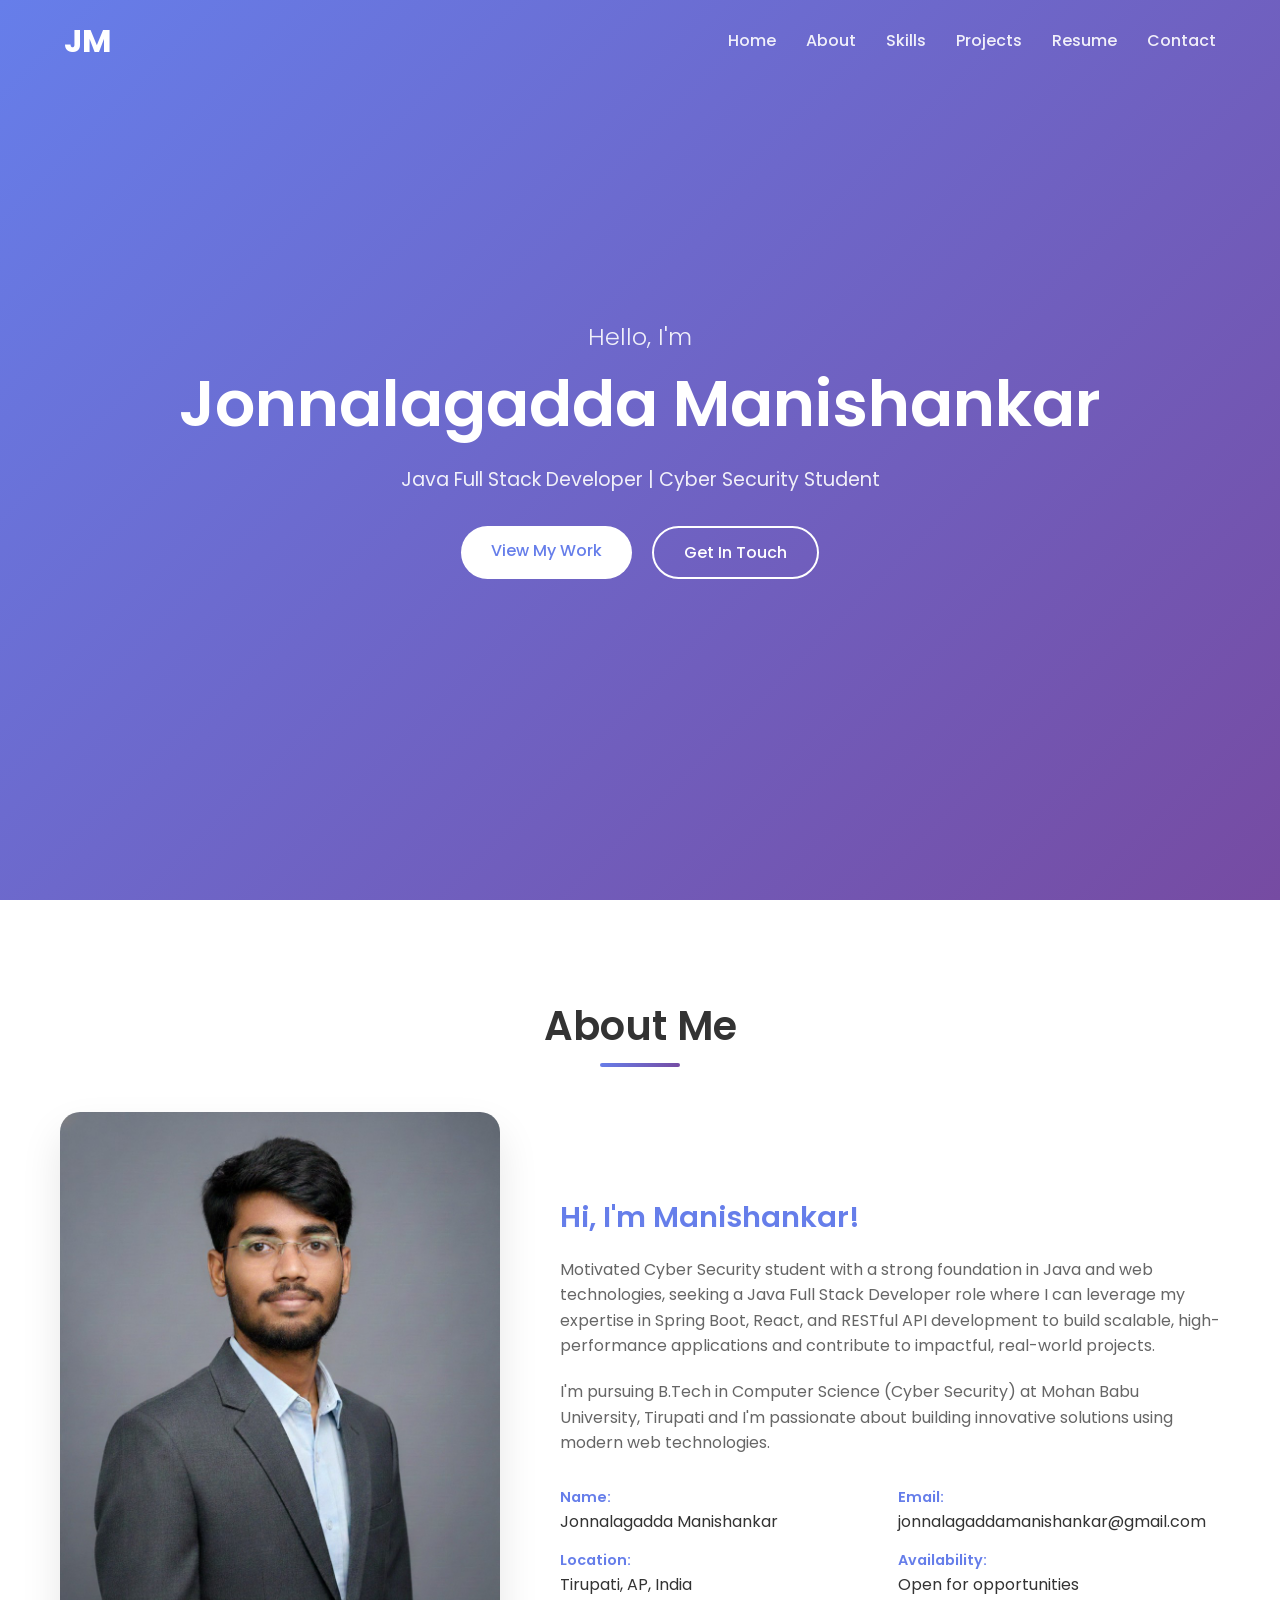
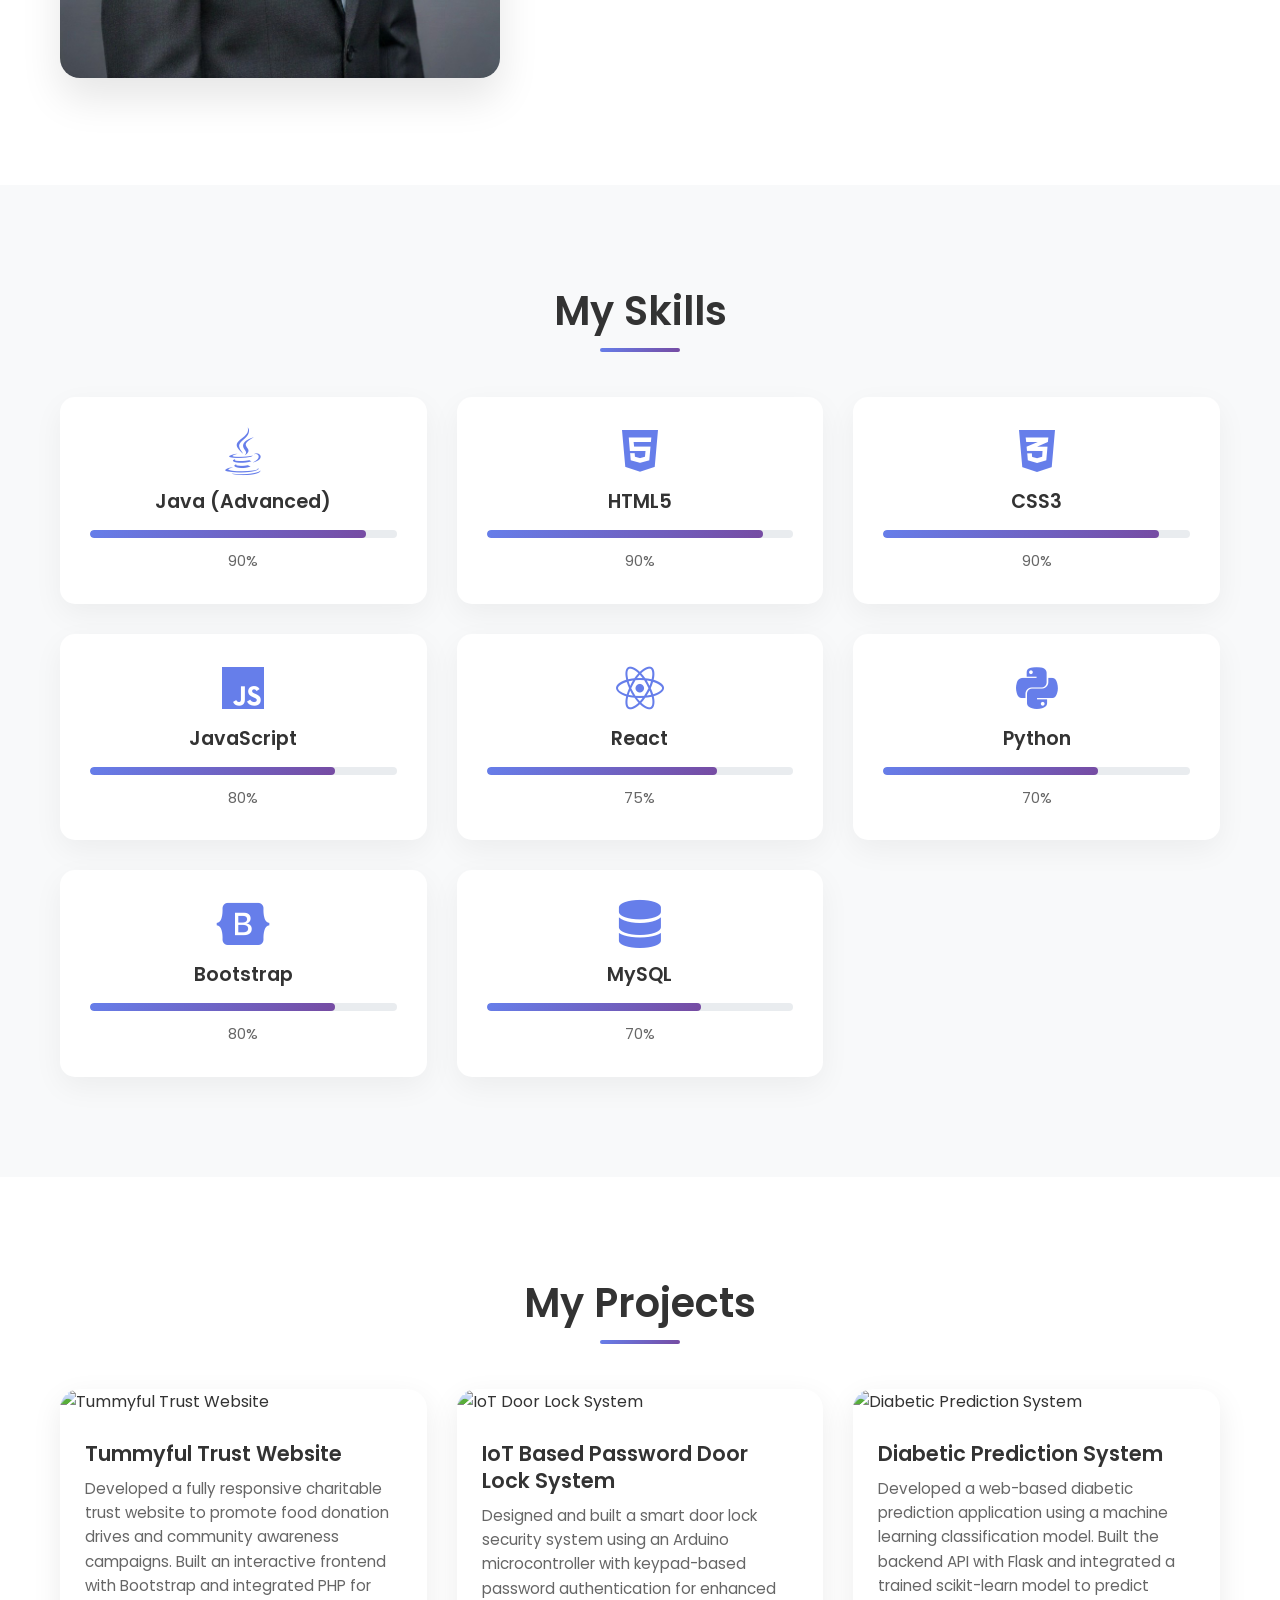
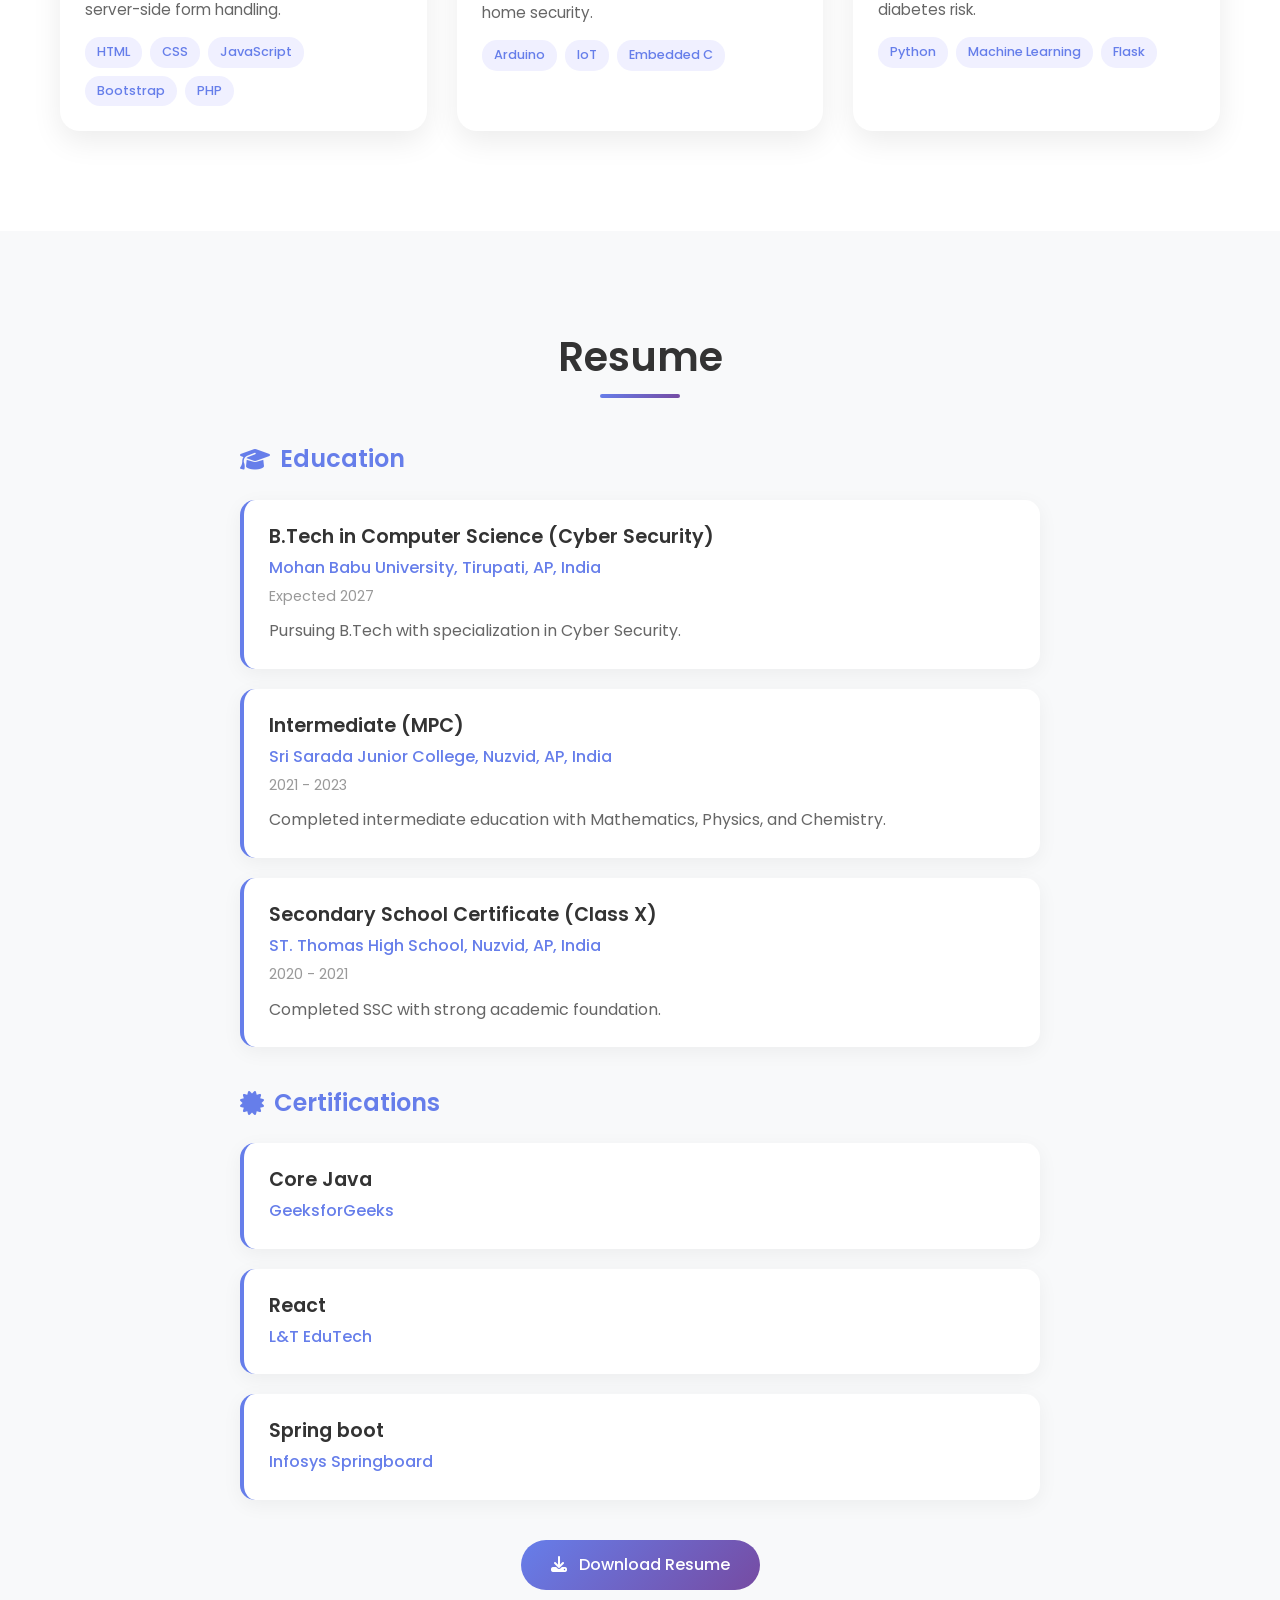
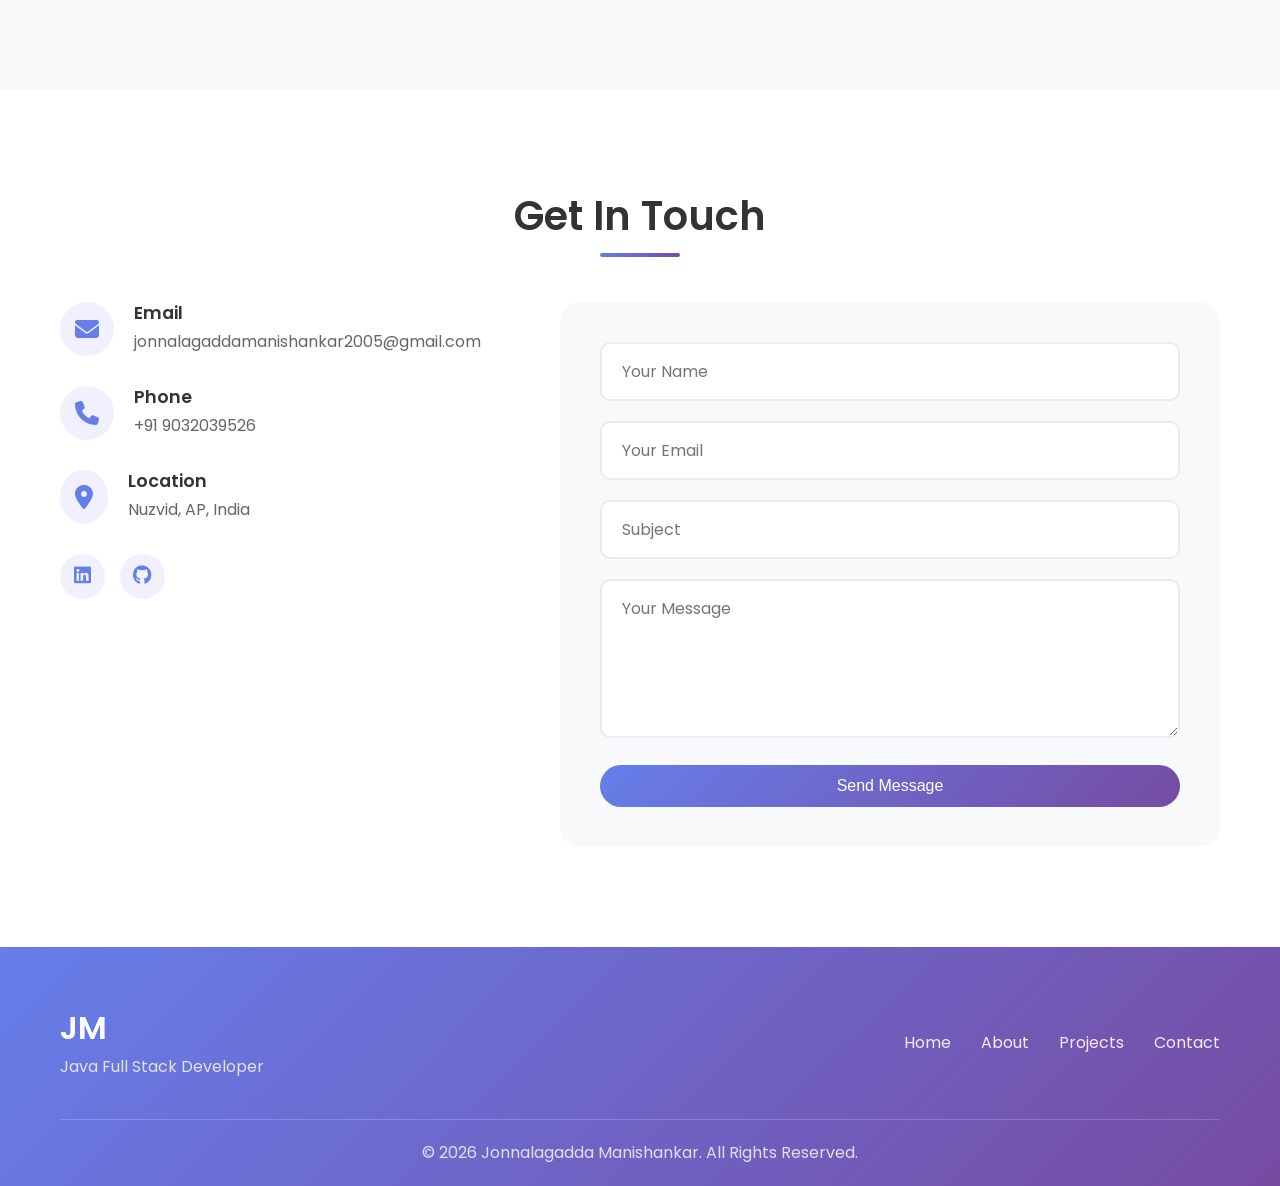
==== index.html @ a4e76fbd "Rename portfolio-index.html to index.html" ====
<!DOCTYPE html>
<html lang="en">
<head>
    <meta charset="UTF-8">
    <meta name="viewport" content="width=device-width, initial-scale=1.0">
    <title>Jonnalagadda Manishankar | Portfolio</title>
    <link rel="stylesheet" href="portfolio-styles.css">
    <link href="https://fonts.googleapis.com/css2?family=Poppins:wght@300;400;500;600;700&display=swap" rel="stylesheet">
    <link rel="stylesheet" href="https://cdnjs.cloudflare.com/ajax/libs/font-awesome/6.4.0/css/all.min.css">
</head>
<body>
    <!-- Header Section -->
    <header class="header">
        <nav class="navbar">
            <div class="logo">
                <h1>JM</h1>
            </div>
            <ul class="nav-links">
                <li><a href="#home">Home</a></li>
                <li><a href="#about">About</a></li>
                <li><a href="#skills">Skills</a></li>
                <li><a href="#projects">Projects</a></li>
                <li><a href="#resume">Resume</a></li>
                <li><a href="#contact">Contact</a></li>
            </ul>
            <div class="hamburger">
                <span></span>
                <span></span>
                <span></span>
            </div>
        </nav>
        
        <div class="hero" id="home">
            <div class="hero-content">
                <h2>Hello, I'm</h2>
                <h1>Jonnalagadda Manishankar</h1>
                <p class="tagline">Java Full Stack Developer | Cyber Security Student</p>
                <div class="hero-buttons">
                    <a href="#projects" class="btn btn-primary">View My Work</a>
                    <a href="#contact" class="btn btn-secondary">Get In Touch</a>
                </div>
            </div>
        </div>
    </header>

    <!-- About Section -->
    <section class="about" id="about">
        <div class="container">
            <h2 class="section-title">About Me</h2>
            <div class="about-content">
                <div class="about-image">
                    <img src="Profile  Picture.jpg" alt="Jonnalagadda Manishankar">
                </div>
                <div class="about-text">
                    <h3>Hi, I'm Manishankar!</h3>
                    <p>Motivated Cyber Security student with a strong foundation in Java and web technologies, seeking a Java Full Stack Developer role where I can leverage my expertise in Spring Boot, React, and RESTful API development to build scalable, high-performance applications and contribute to impactful, real-world projects.</p>
                    <p>I'm pursuing B.Tech in Computer Science (Cyber Security) at Mohan Babu University, Tirupati and I'm passionate about building innovative solutions using modern web technologies.</p>
                    <div class="about-info">
                        <div class="info-item">
                            <span class="info-title">Name:</span>
                            <span>Jonnalagadda Manishankar</span>
                        </div>
                        <div class="info-item">
                            <span class="info-title">Email:</span>
                            <span>jonnalagaddamanishankar@gmail.com</span>
                        </div>
                        <div class="info-item">
                            <span class="info-title">Location:</span>
                            <span>Tirupati, AP, India</span>
                        </div>
                        <div class="info-item">
                            <span class="info-title">Availability:</span>
                            <span>Open for opportunities</span>
                        </div>
                    </div>
                </div>
            </div>
        </div>
    </section>

    <!-- Skills Section -->
    <section class="skills" id="skills">
        <div class="container">
            <h2 class="section-title">My Skills</h2>
            <div class="skills-grid">
                <div class="skill-card">
                    <i class="fab fa-java"></i>
                    <h3>Java (Advanced)</h3>
                    <div class="skill-bar">
                        <div class="skill-progress" style="width: 90%;"></div>
                    </div>
                    <span>90%</span>
                </div>
                <div class="skill-card">
                    <i class="fab fa-html5"></i>
                    <h3>HTML5</h3>
                    <div class="skill-bar">
                        <div class="skill-progress" style="width: 90%;"></div>
                    </div>
                    <span>90%</span>
                </div>
                <div class="skill-card">
                    <i class="fab fa-css3-alt"></i>
                    <h3>CSS3</h3>
                    <div class="skill-bar">
                        <div class="skill-progress" style="width: 90%;"></div>
                    </div>
                    <span>90%</span>
                </div>
                <div class="skill-card">
                    <i class="fab fa-js"></i>
                    <h3>JavaScript</h3>
                    <div class="skill-bar">
                        <div class="skill-progress" style="width: 80%;"></div>
                    </div>
                    <span>80%</span>
                </div>
                <div class="skill-card">
                    <i class="fab fa-react"></i>
                    <h3>React</h3>
                    <div class="skill-bar">
                        <div class="skill-progress" style="width: 75%;"></div>
                    </div>
                    <span>75%</span>
                </div>
                <div class="skill-card">
                    <i class="fab fa-python"></i>
                    <h3>Python</h3>
                    <div class="skill-bar">
                        <div class="skill-progress" style="width: 70%;"></div>
                    </div>
                    <span>70%</span>
                </div>
                <div class="skill-card">
                    <i class="fab fa-bootstrap"></i>
                    <h3>Bootstrap</h3>
                    <div class="skill-bar">
                        <div class="skill-progress" style="width: 80%;"></div>
                    </div>
                    <span>80%</span>
                </div>
                <div class="skill-card">
                    <i class="fas fa-database"></i>
                    <h3>MySQL</h3>
                    <div class="skill-bar">
                        <div class="skill-progress" style="width: 70%;"></div>
                    </div>
                    <span>70%</span>
                </div>
            </div>
        </div>
    </section>

    <!-- Projects Section -->
    <section class="projects" id="projects">
        <div class="container">
            <h2 class="section-title">My Projects</h2>
            <div class="projects-grid">
                <div class="project-card">
                    <div class="project-image">
                        <img src="tummyful-trust-project.png" alt="Tummyful Trust Website">
                        <div class="project-overlay">
                            <a href="#" class="btn btn-small">View Project</a>
                        </div>
                    </div>
                    <div class="project-info">
                        <h3>Tummyful Trust Website</h3>
                        <p>Developed a fully responsive charitable trust website to promote food donation drives and community awareness campaigns. Built an interactive frontend with Bootstrap and integrated PHP for server-side form handling.</p>
                        <div class="project-tags">
                            <span>HTML</span>
                            <span>CSS</span>
                            <span>JavaScript</span>
                            <span>Bootstrap</span>
                            <span>PHP</span>
                        </div>
                    </div>
                </div>
                <div class="project-card">
                    <div class="project-image">
                        <img src="iot-doorlock-project.png" alt="IoT Door Lock System">
                        <div class="project-overlay">
                            <a href="#" class="btn btn-small">View Project</a>
                        </div>
                    </div>
                    <div class="project-info">
                        <h3>IoT Based Password Door Lock System</h3>
                        <p>Designed and built a smart door lock security system using an Arduino microcontroller with keypad-based password authentication for enhanced home security.</p>
                        <div class="project-tags">
                            <span>Arduino</span>
                            <span>IoT</span>
                            <span>Embedded C</span>
                        </div>
                    </div>
                </div>
                <div class="project-card">
                    <div class="project-image">
                        <img src="diabetic-prediction-project.png" alt="Diabetic Prediction System">
                        <div class="project-overlay">
                            <a href="#" class="btn btn-small">View Project</a>
                        </div>
                    </div>
                    <div class="project-info">
                        <h3>Diabetic Prediction System</h3>
                        <p>Developed a web-based diabetic prediction application using a machine learning classification model. Built the backend API with Flask and integrated a trained scikit-learn model to predict diabetes risk.</p>
                        <div class="project-tags">
                            <span>Python</span>
                            <span>Machine Learning</span>
                            <span>Flask</span>
                        </div>
                    </div>
                </div>
            </div>
        </div>
    </section>

    <!-- Resume Section -->
    <section class="resume" id="resume">
        <div class="container">
            <h2 class="section-title">Resume</h2>
            <div class="resume-content">
                <div class="resume-section">
                    <h3><i class="fas fa-graduation-cap"></i> Education</h3>
                    <div class="resume-item">
                        <h4>B.Tech in Computer Science (Cyber Security)</h4>
                        <span class="company">Mohan Babu University, Tirupati, AP, India</span>
                        <span class="date">Expected 2027</span>
                        <p>Pursuing B.Tech with specialization in Cyber Security.</p>
                    </div>
                    <div class="resume-item">
                        <h4>Intermediate (MPC)</h4>
                        <span class="company">Sri Sarada Junior College, Nuzvid, AP, India</span>
                        <span class="date">2021 - 2023</span>
                        <p>Completed intermediate education with Mathematics, Physics, and Chemistry.</p>
                    </div>
                    <div class="resume-item">
                        <h4>Secondary School Certificate (Class X)</h4>
                        <span class="company">ST. Thomas High School, Nuzvid, AP, India</span>
                        <span class="date">2020 - 2021</span>
                        <p>Completed SSC with strong academic foundation.</p>
                    </div>
                </div>
                <div class="resume-section">
                    <h3><i class="fas fa-certificate"></i> Certifications</h3>
                    <div class="resume-item">
                        <h4>Core Java</h4>
                        <span class="company">GeeksforGeeks</span>
                    </div>
                    <div class="resume-item">
                        <h4>React</h4>
                        <span class="company">L&T EduTech</span>
                    </div>
                    <div class="resume-item">
                        <h4>Spring boot</h4>
                        <span class="company">Infosys Springboard</span>
                    </div>
                </div>
                <div class="download-resume">
                    <a href="Manishankar_Resume.pdf" class="btn btn-primary" download>
                        <i class="fas fa-download"></i> Download Resume
                    </a>
                </div>
            </div>
        </div>
    </section>

    <!-- Contact Section -->
    <section class="contact" id="contact">
        <div class="container">
            <h2 class="section-title">Get In Touch</h2>
            <div class="contact-content">
                <div class="contact-info">
                    <div class="contact-item">
                        <i class="fas fa-envelope"></i>
                        <div>
                            <h4>Email</h4>
                            <p>jonnalagaddamanishankar2005@gmail.com</p>
                        </div>
                    </div>
                    <div class="contact-item">
                        <i class="fas fa-phone"></i>
                        <div>
                            <h4>Phone</h4>
                            <p>+91 9032039526</p>
                        </div>
                    </div>
                    <div class="contact-item">
                        <i class="fas fa-map-marker-alt"></i>
                        <div>
                            <h4>Location</h4>
                            <p>Nuzvid, AP, India</p>
                        </div>
                    </div>
                    <div class="social-links">
                        <a href="#" aria-label="LinkedIn"><i class="fab fa-linkedin"></i></a>
                        <a href="#" aria-label="GitHub"><i class="fab fa-github"></i></a>
                    </div>
                </div>
                <form class="contact-form">
                    <div class="form-group">
                        <input type="text" placeholder="Your Name" required>
                    </div>
                    <div class="form-group">
                        <input type="email" placeholder="Your Email" required>
                    </div>
                    <div class="form-group">
                        <input type="text" placeholder="Subject">
                    </div>
                    <div class="form-group">
                        <textarea placeholder="Your Message" rows="5" required></textarea>
                    </div>
                    <button type="submit" class="btn btn-primary">Send Message</button>
                </form>
            </div>
        </div>
    </section>

    <!-- Footer -->
    <footer class="footer">
        <div class="container">
            <div class="footer-content">
                <div class="footer-logo">
                    <h2>JM</h2>
                    <p>Java Full Stack Developer</p>
                </div>
                <div class="footer-links">
                    <a href="#home">Home</a>
                    <a href="#about">About</a>
                    <a href="#projects">Projects</a>
                    <a href="#contact">Contact</a>
                </div>
            </div>
            <div class="footer-bottom">
                <p>&copy; 2026 Jonnalagadda Manishankar. All Rights Reserved.</p>
            </div>
        </div>
    </footer>

    <script src="portfolio-script.js"></script>
</body>
</html>
---- portfolio-styles.css ----
/* Reset and Base Styles */
* {
    margin: 0;
    padding: 0;
    box-sizing: border-box;
}

html {
    scroll-behavior: smooth;
}

body {
    font-family: 'Poppins', sans-serif;
    line-height: 1.6;
    color: #333;
    background-color: #f8f9fa;
}

.container {
    max-width: 1200px;
    margin: 0 auto;
    padding: 0 20px;
}

/* Typography */
h1, h2, h3, h4, h5, h6 {
    font-weight: 600;
    line-height: 1.3;
}

a {
    text-decoration: none;
    color: inherit;
    transition: color 0.3s ease;
}

/* Buttons */
.btn {
    display: inline-block;
    padding: 12px 30px;
    border-radius: 30px;
    font-weight: 500;
    cursor: pointer;
    transition: all 0.3s ease;
    border: none;
    font-size: 1rem;
}

.btn-primary {
    background: linear-gradient(135deg, #667eea 0%, #764ba2 100%);
    color: white;
}

.btn-primary:hover {
    transform: translateY(-3px);
    box-shadow: 0 10px 20px rgba(102, 126, 234, 0.4);
}

.btn-secondary {
    background: transparent;
    color: #667eea;
    border: 2px solid #667eea;
}

.btn-secondary:hover {
    background: #667eea;
    color: white;
}

.btn-small {
    padding: 8px 20px;
    font-size: 0.9rem;
}

/* Section Title */
.section-title {
    text-align: center;
    font-size: 2.5rem;
    margin-bottom: 60px;
    position: relative;
    color: #333;
}

.section-title::after {
    content: '';
    position: absolute;
    bottom: -15px;
    left: 50%;
    transform: translateX(-50%);
    width: 80px;
    height: 4px;
    background: linear-gradient(135deg, #667eea 0%, #764ba2 100%);
    border-radius: 2px;
}

/* Header & Navigation */
.header {
    background: linear-gradient(135deg, #667eea 0%, #764ba2 100%);
    min-height: 100vh;
}

.navbar {
    display: flex;
    justify-content: space-between;
    align-items: center;
    padding: 20px 5%;
    position: fixed;
    top: 0;
    left: 0;
    right: 0;
    z-index: 1000;
    transition: background 0.3s ease;
}

.navbar.scrolled {
    background: rgba(102, 126, 234, 0.95);
    backdrop-filter: blur(10px);
    box-shadow: 0 2px 20px rgba(0, 0, 0, 0.1);
}

.logo h1 {
    color: white;
    font-size: 2rem;
    font-weight: 700;
}

.nav-links {
    display: flex;
    list-style: none;
    gap: 30px;
}

.nav-links a {
    color: rgba(255, 255, 255, 0.9);
    font-weight: 500;
    position: relative;
    padding: 5px 0;
}

.nav-links a::after {
    content: '';
    position: absolute;
    bottom: 0;
    left: 0;
    width: 0;
    height: 2px;
    background: white;
    transition: width 0.3s ease;
}

.nav-links a:hover::after {
    width: 100%;
}

.hamburger {
    display: none;
    flex-direction: column;
    cursor: pointer;
    gap: 5px;
}

.hamburger span {
    width: 25px;
    height: 3px;
    background: white;
    border-radius: 3px;
    transition: all 0.3s ease;
}

/* Hero Section */
.hero {
    display: flex;
    align-items: center;
    justify-content: center;
    min-height: 100vh;
    text-align: center;
    color: white;
    padding: 0 20px;
}

.hero-content h2 {
    font-size: 1.5rem;
    font-weight: 300;
    margin-bottom: 10px;
    opacity: 0.9;
}

.hero-content h1 {
    font-size: 4rem;
    margin-bottom: 20px;
    animation: fadeInUp 1s ease;
}

.tagline {
    font-size: 1.2rem;
    margin-bottom: 30px;
    opacity: 0.9;
}

.hero-buttons {
    display: flex;
    gap: 20px;
    justify-content: center;
    flex-wrap: wrap;
}

.hero-buttons .btn-primary {
    background: white;
    color: #667eea;
}

.hero-buttons .btn-primary:hover {
    background: #f0f0f0;
}

.hero-buttons .btn-secondary {
    border-color: white;
    color: white;
}

.hero-buttons .btn-secondary:hover {
    background: white;
    color: #667eea;
}

/* About Section */
.about {
    padding: 100px 0;
    background: white;
}

.about-content {
    display: grid;
    grid-template-columns: 1fr 1.5fr;
    gap: 60px;
    align-items: center;
}

.about-image img {
    width: 100%;
    border-radius: 20px;
    box-shadow: 0 20px 40px rgba(0, 0, 0, 0.1);
    transition: transform 0.3s ease;
}

.about-image img:hover {
    transform: scale(1.02);
}

.about-text h3 {
    font-size: 1.8rem;
    margin-bottom: 20px;
    color: #667eea;
}

.about-text p {
    margin-bottom: 20px;
    color: #666;
}

.about-info {
    display: grid;
    grid-template-columns: repeat(2, 1fr);
    gap: 15px;
    margin-top: 30px;
}

.info-item {
    display: flex;
    flex-direction: column;
}

.info-title {
    font-weight: 600;
    color: #667eea;
    font-size: 0.9rem;
}

/* Skills Section */
.skills {
    padding: 100px 0;
    background: #f8f9fa;
}

.skills-grid {
    display: grid;
    grid-template-columns: repeat(auto-fit, minmax(300px, 1fr));
    gap: 30px;
}

.skill-card {
    background: white;
    padding: 30px;
    border-radius: 15px;
    text-align: center;
    box-shadow: 0 10px 30px rgba(0, 0, 0, 0.05);
    transition: transform 0.3s ease, box-shadow 0.3s ease;
}

.skill-card:hover {
    transform: translateY(-10px);
    box-shadow: 0 20px 40px rgba(0, 0, 0, 0.1);
}

.skill-card i {
    font-size: 3rem;
    color: #667eea;
    margin-bottom: 15px;
}

.skill-card h3 {
    margin-bottom: 15px;
    font-size: 1.2rem;
}

.skill-bar {
    height: 8px;
    background: #e9ecef;
    border-radius: 4px;
    overflow: hidden;
    margin-bottom: 10px;
}

.skill-progress {
    height: 100%;
    background: linear-gradient(135deg, #667eea 0%, #764ba2 100%);
    border-radius: 4px;
    transition: width 1s ease;
}

.skill-card span {
    font-size: 0.9rem;
    color: #666;
}

/* Projects Section */
.projects {
    padding: 100px 0;
    background: white;
}

.projects-grid {
    display: grid;
    grid-template-columns: repeat(auto-fit, minmax(350px, 1fr));
    gap: 30px;
}

.project-card {
    background: white;
    border-radius: 20px;
    overflow: hidden;
    box-shadow: 0 10px 30px rgba(0, 0, 0, 0.08);
    transition: transform 0.3s ease, box-shadow 0.3s ease;
}

.project-card:hover {
    transform: translateY(-10px);
    box-shadow: 0 20px 40px rgba(0, 0, 0, 0.15);
}

.project-image {
    position: relative;
    overflow: hidden;
}

.project-image img {
    width: 100%;
    height: 200px;
    object-fit: cover;
    transition: transform 0.3s ease;
}

.project-card:hover .project-image img {
    transform: scale(1.1);
}

.project-overlay {
    position: absolute;
    top: 0;
    left: 0;
    right: 0;
    bottom: 0;
    background: rgba(102, 126, 234, 0.9);
    display: flex;
    align-items: center;
    justify-content: center;
    opacity: 0;
    transition: opacity 0.3s ease;
}

.project-card:hover .project-overlay {
    opacity: 1;
}

.project-overlay .btn {
    background: white;
    color: #667eea;
}

.project-info {
    padding: 25px;
}

.project-info h3 {
    font-size: 1.3rem;
    margin-bottom: 10px;
}

.project-info p {
    color: #666;
    font-size: 0.95rem;
    margin-bottom: 15px;
}

.project-tags {
    display: flex;
    flex-wrap: wrap;
    gap: 8px;
}

.project-tags span {
    background: #f0f0ff;
    color: #667eea;
    padding: 5px 12px;
    border-radius: 15px;
    font-size: 0.8rem;
    font-weight: 500;
}

/* Resume Section */
.resume {
    padding: 100px 0;
    background: #f8f9fa;
}

.resume-content {
    max-width: 800px;
    margin: 0 auto;
}

.resume-section {
    margin-bottom: 40px;
}

.resume-section h3 {
    font-size: 1.5rem;
    margin-bottom: 25px;
    color: #667eea;
    display: flex;
    align-items: center;
    gap: 10px;
}

.resume-item {
    background: white;
    padding: 25px;
    border-radius: 15px;
    margin-bottom: 20px;
    box-shadow: 0 5px 20px rgba(0, 0, 0, 0.05);
    border-left: 4px solid #667eea;
}

.resume-item h4 {
    font-size: 1.2rem;
    margin-bottom: 5px;
}

.resume-item .company {
    color: #667eea;
    font-weight: 500;
}

.resume-item .date {
    display: block;
    color: #999;
    font-size: 0.9rem;
    margin: 5px 0 10px;
}

.resume-item p {
    color: #666;
}

.download-resume {
    text-align: center;
    margin-top: 40px;
}

.download-resume .btn i {
    margin-right: 8px;
}

/* Contact Section */
.contact {
    padding: 100px 0;
    background: white;
}

.contact-content {
    display: grid;
    grid-template-columns: 1fr 1.5fr;
    gap: 60px;
}

.contact-item {
    display: flex;
    align-items: flex-start;
    gap: 20px;
    margin-bottom: 30px;
}

.contact-item i {
    font-size: 1.5rem;
    color: #667eea;
    background: #f0f0ff;
    padding: 15px;
    border-radius: 50%;
}

.contact-item h4 {
    font-size: 1.1rem;
    margin-bottom: 5px;
}

.contact-item p {
    color: #666;
}

.social-links {
    display: flex;
    gap: 15px;
    margin-top: 30px;
}

.social-links a {
    width: 45px;
    height: 45px;
    background: #f0f0ff;
    border-radius: 50%;
    display: flex;
    align-items: center;
    justify-content: center;
    color: #667eea;
    font-size: 1.2rem;
    transition: all 0.3s ease;
}

.social-links a:hover {
    background: #667eea;
    color: white;
    transform: translateY(-5px);
}

/* Contact Form */
.contact-form {
    background: #f8f9fa;
    padding: 40px;
    border-radius: 20px;
}

.form-group {
    margin-bottom: 20px;
}

.form-group input,
.form-group textarea {
    width: 100%;
    padding: 15px 20px;
    border: 2px solid #e9ecef;
    border-radius: 10px;
    font-family: inherit;
    font-size: 1rem;
    transition: border-color 0.3s ease;
}

.form-group input:focus,
.form-group textarea:focus {
    outline: none;
    border-color: #667eea;
}

.contact-form .btn {
    width: 100%;
}

/* Footer */
.footer {
    background: linear-gradient(135deg, #667eea 0%, #764ba2 100%);
    color: white;
    padding: 60px 0 20px;
}

.footer-content {
    display: flex;
    justify-content: space-between;
    align-items: center;
    padding-bottom: 40px;
    border-bottom: 1px solid rgba(255, 255, 255, 0.2);
}

.footer-logo h2 {
    font-size: 2rem;
    margin-bottom: 5px;
}

.footer-logo p {
    opacity: 0.8;
}

.footer-links {
    display: flex;
    gap: 30px;
}

.footer-links a {
    opacity: 0.9;
    transition: opacity 0.3s ease;
}

.footer-links a:hover {
    opacity: 1;
}

.footer-bottom {
    text-align: center;
    padding-top: 20px;
    opacity: 0.8;
}

/* Animations */
@keyframes fadeInUp {
    from {
        opacity: 0;
        transform: translateY(30px);
    }
    to {
        opacity: 1;
        transform: translateY(0);
    }
}

/* Responsive Design */
@media (max-width: 992px) {
    .about-content,
    .contact-content {
        grid-template-columns: 1fr;
    }

    .about-image {
        text-align: center;
    }

    .about-image img {
        max-width: 350px;
    }
}

@media (max-width: 768px) {
    .nav-links {
        position: fixed;
        top: 0;
        right: -100%;
        width: 70%;
        height: 100vh;
        background: linear-gradient(135deg, #667eea 0%, #764ba2 100%);
        flex-direction: column;
        justify-content: center;
        align-items: center;
        transition: right 0.3s ease;
    }

    .nav-links.active {
        right: 0;
    }

    .hamburger {
        display: flex;
        z-index: 1001;
    }

    .hamburger.active span:nth-child(1) {
        transform: rotate(45deg) translate(5px, 5px);
    }

    .hamburger.active span:nth-child(2) {
        opacity: 0;
    }

    .hamburger.active span:nth-child(3) {
        transform: rotate(-45deg) translate(7px, -6px);
    }

    .hero-content h1 {
        font-size: 2.5rem;
    }

    .section-title {
        font-size: 2rem;
    }

    .footer-content {
        flex-direction: column;
        text-align: center;
        gap: 30px;
    }

    .projects-grid {
        grid-template-columns: 1fr;
    }
}

@media (max-width: 480px) {
    .hero-content h1 {
        font-size: 2rem;
    }

    .hero-buttons {
        flex-direction: column;
    }

    .about-info {
        grid-template-columns: 1fr;
    }

    .skills-grid {
        grid-template-columns: 1fr;
    }
}
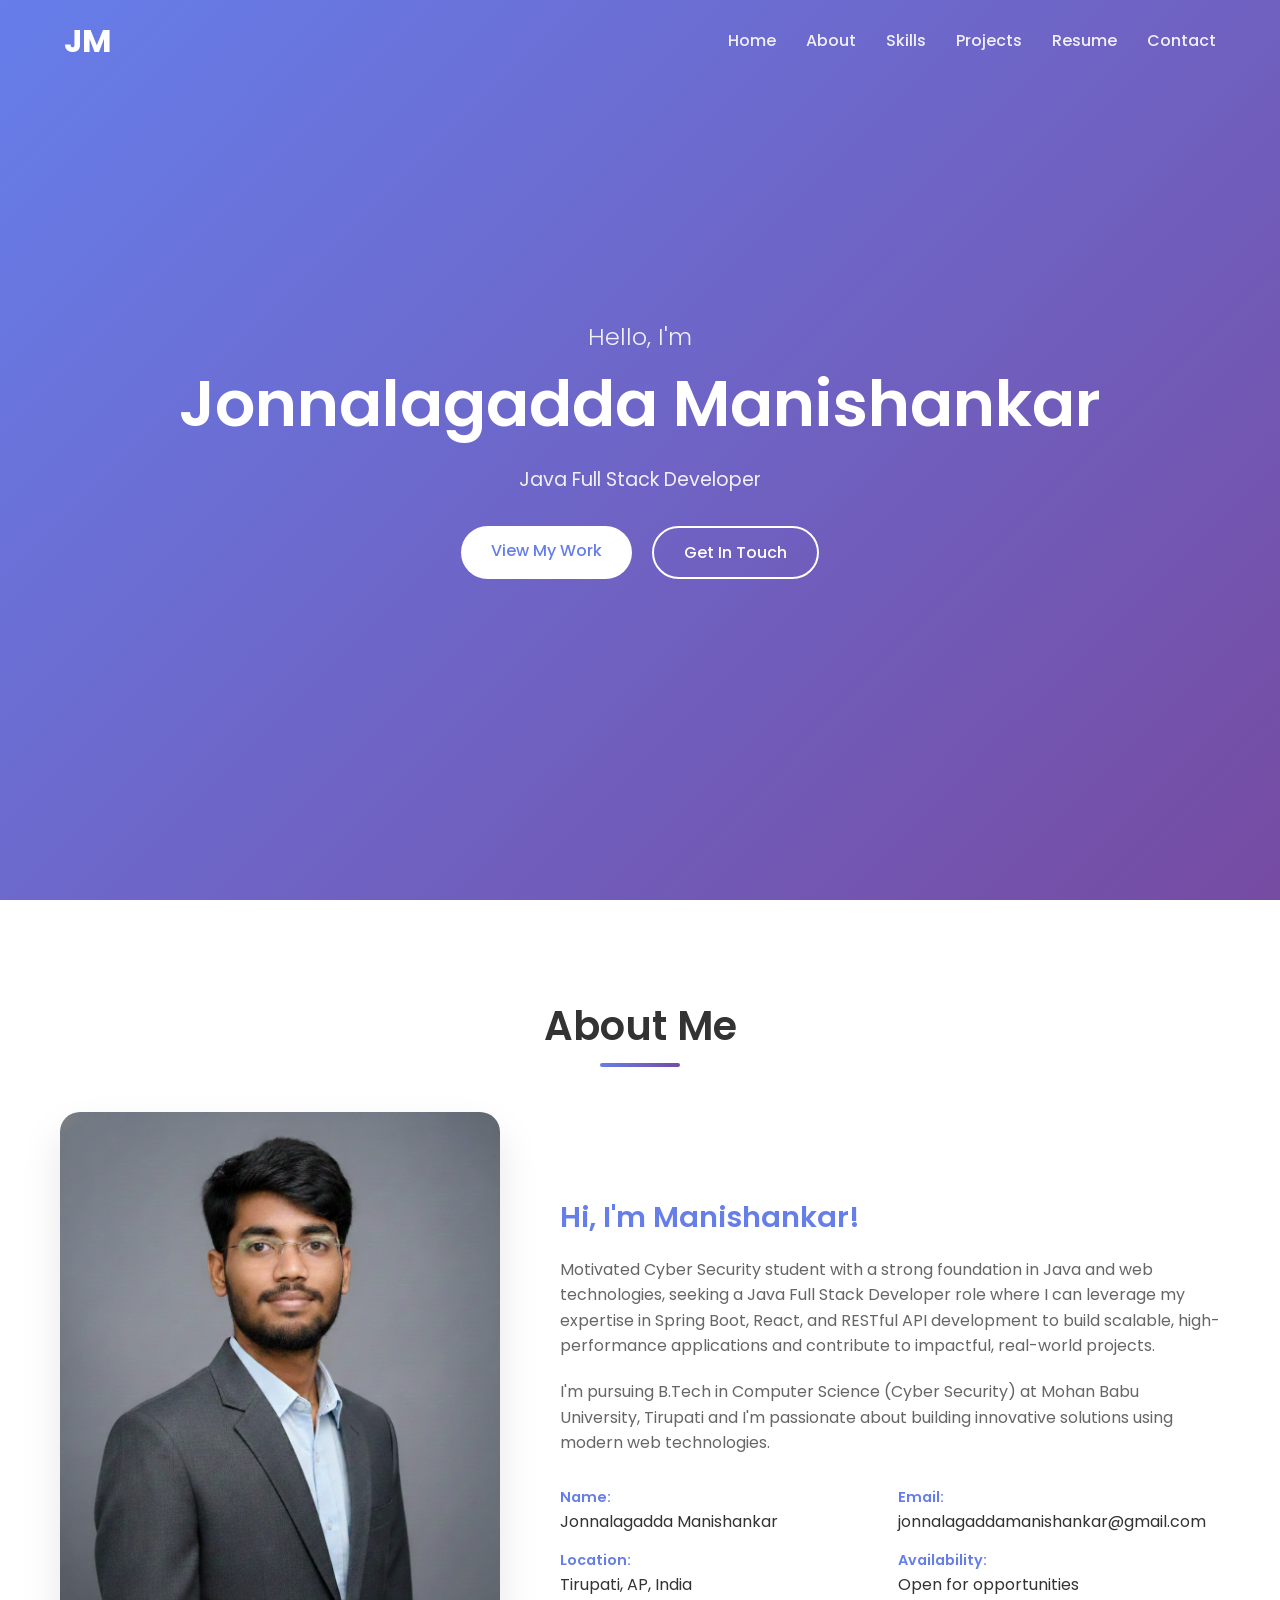
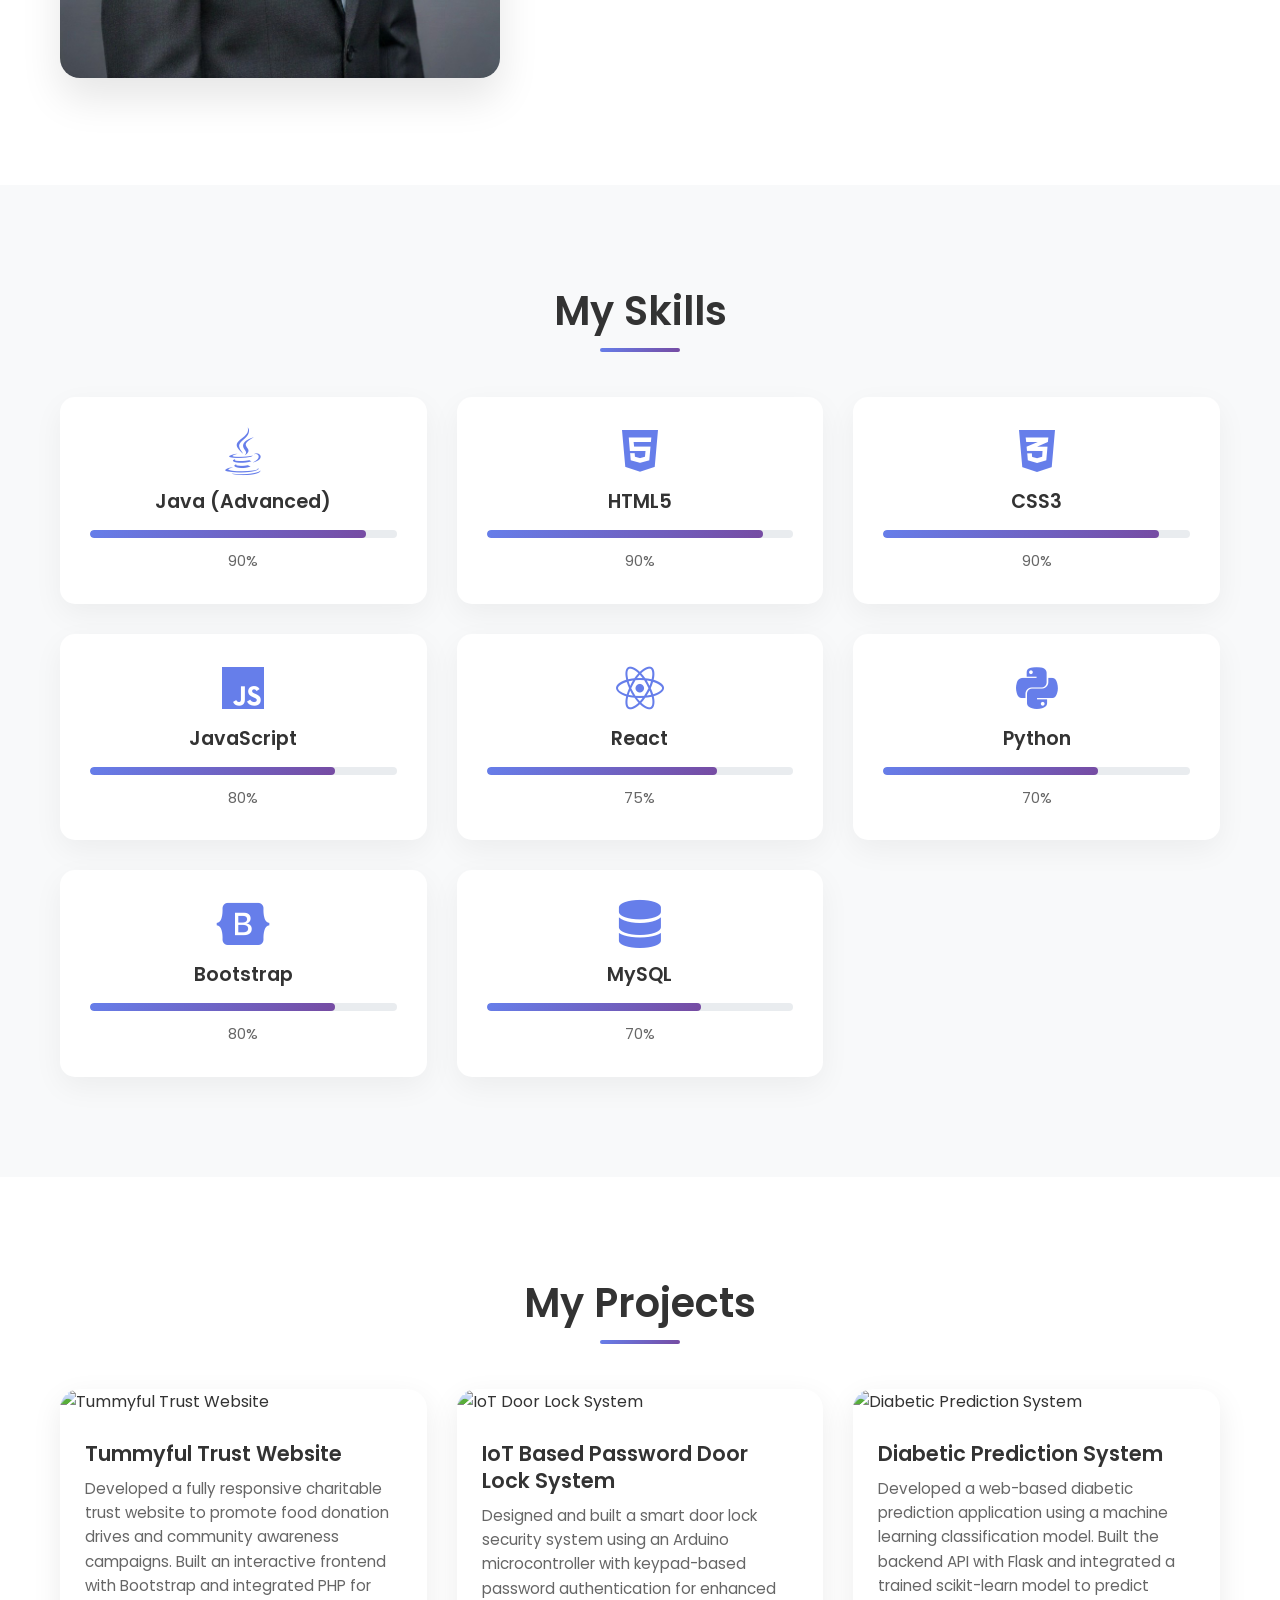
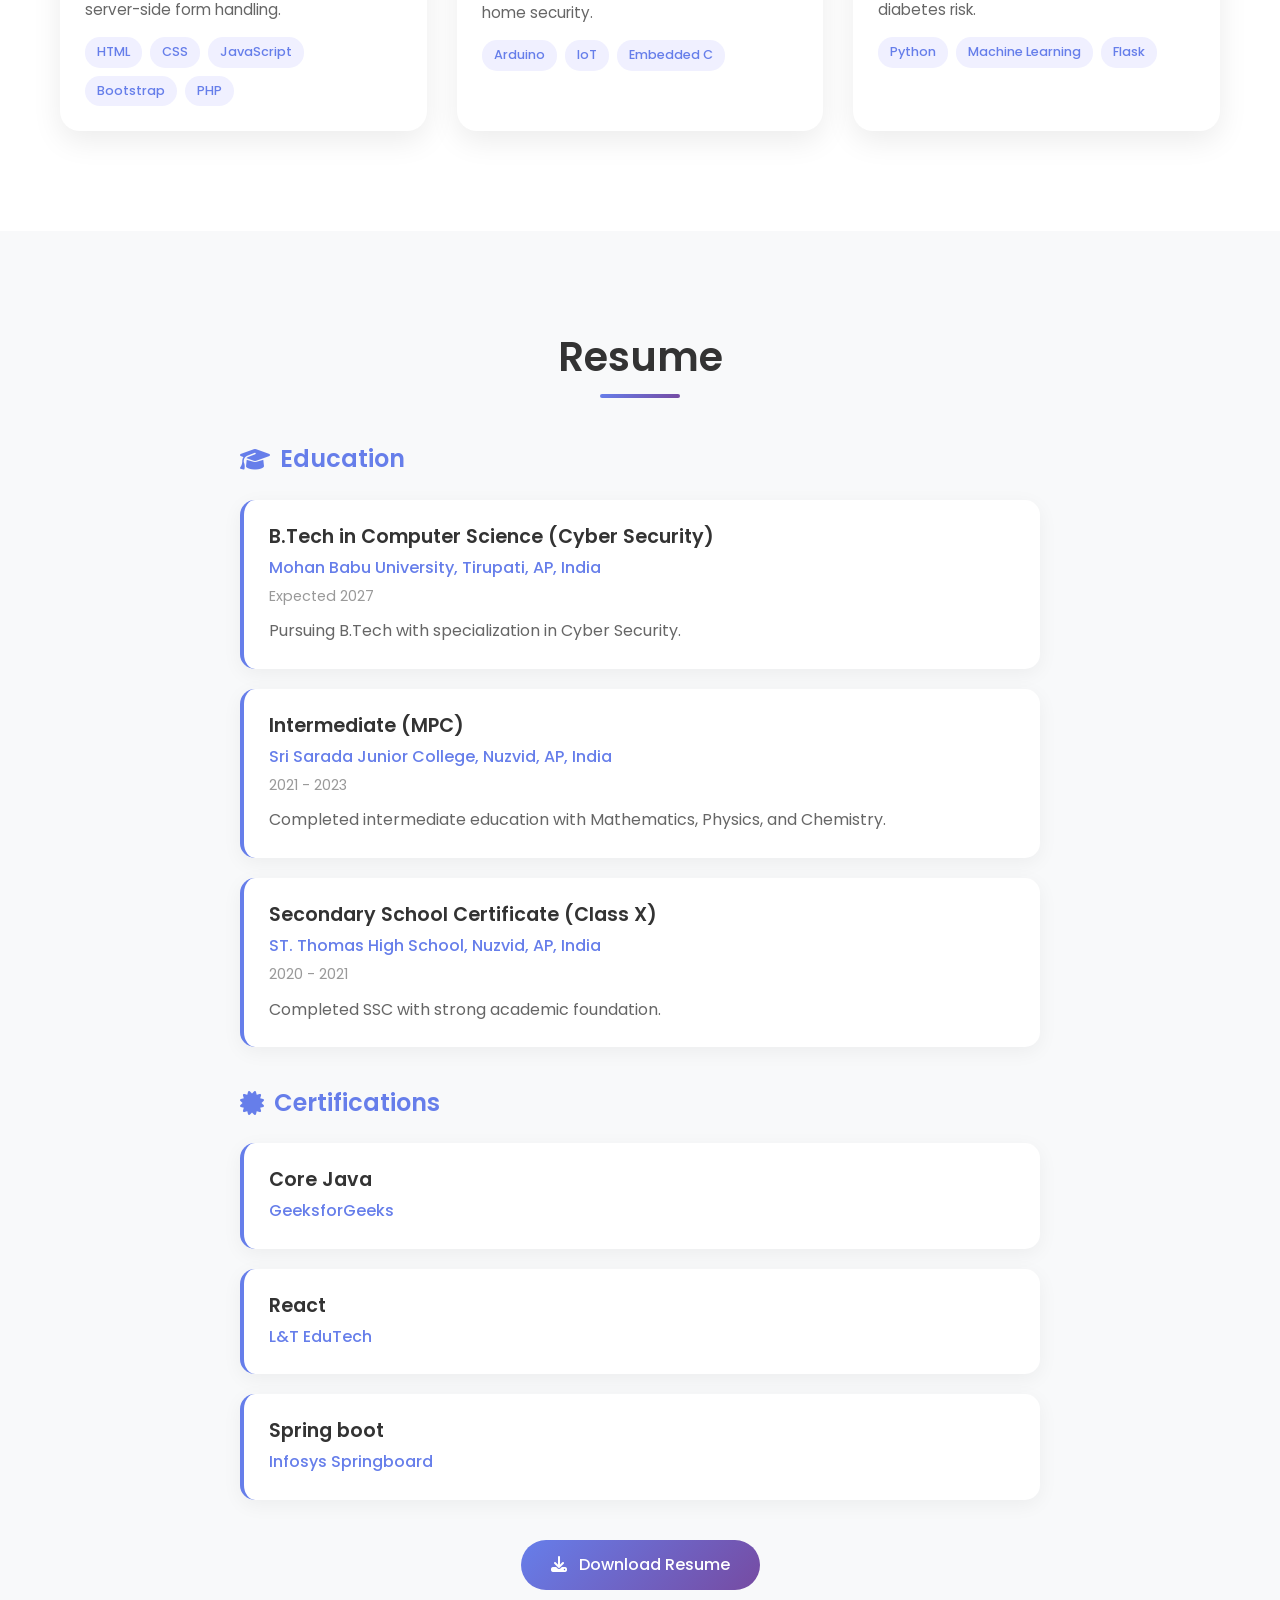
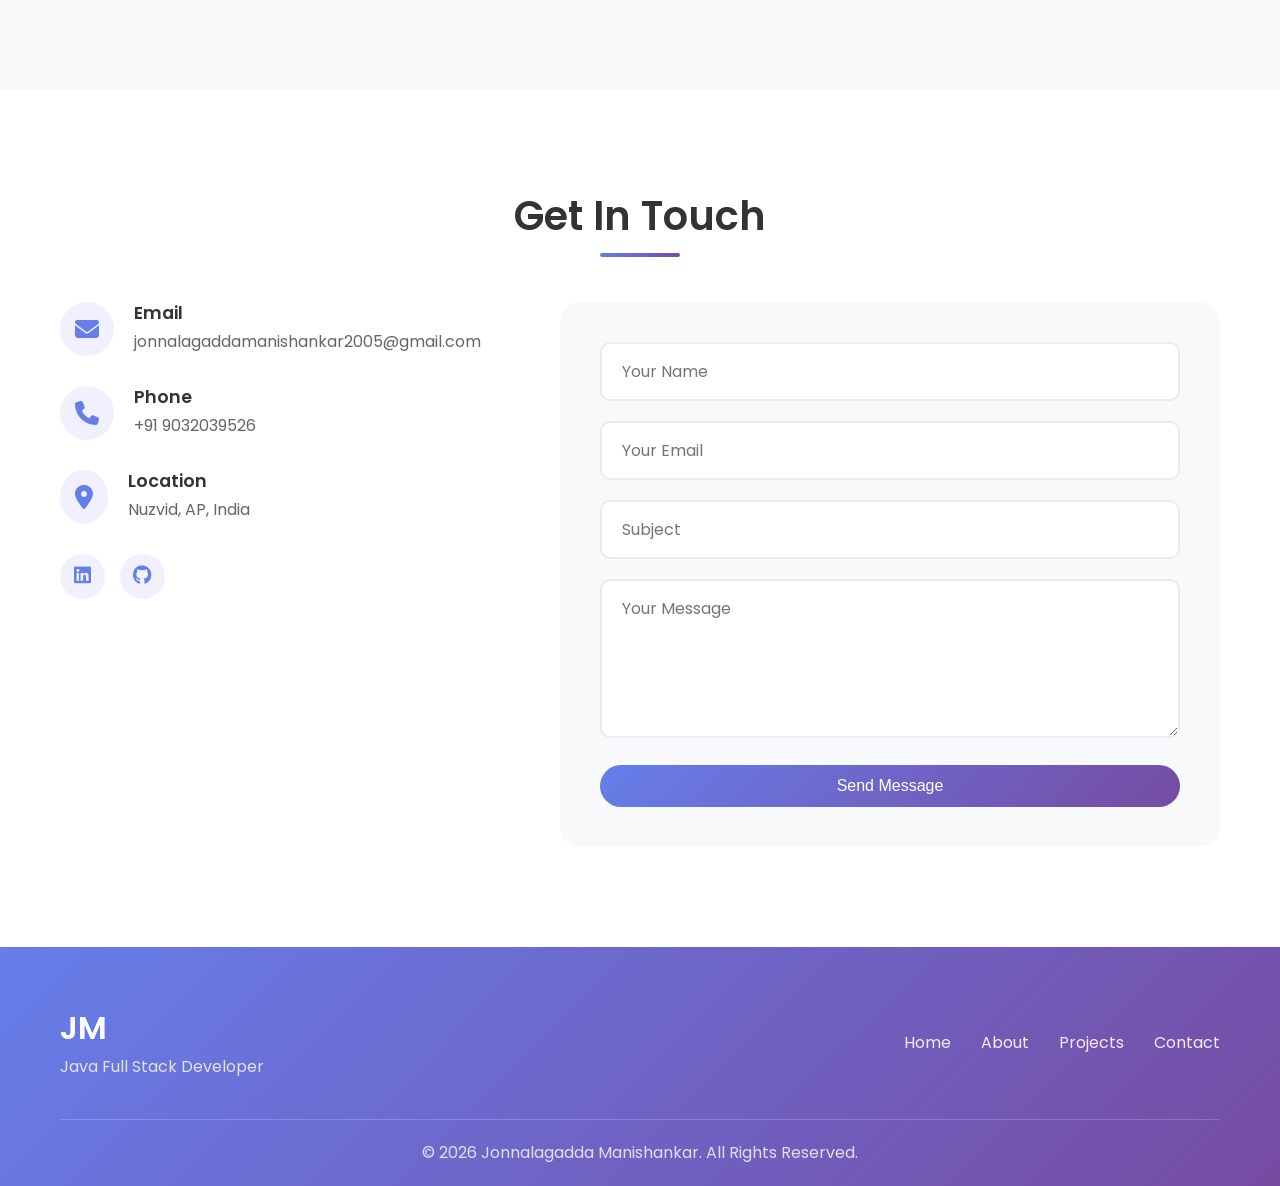
==== commit f0fc505a: "Update index.html" ====
--- a/index.html
+++ b/index.html
@@ -34,7 +34,7 @@
             <div class="hero-content">
                 <h2>Hello, I'm</h2>
                 <h1>Jonnalagadda Manishankar</h1>
-                <p class="tagline">Java Full Stack Developer | Cyber Security Student</p>
+                <p class="tagline">Java Full Stack Developer </p>
                 <div class="hero-buttons">
                     <a href="#projects" class="btn btn-primary">View My Work</a>
                     <a href="#contact" class="btn btn-secondary">Get In Touch</a>
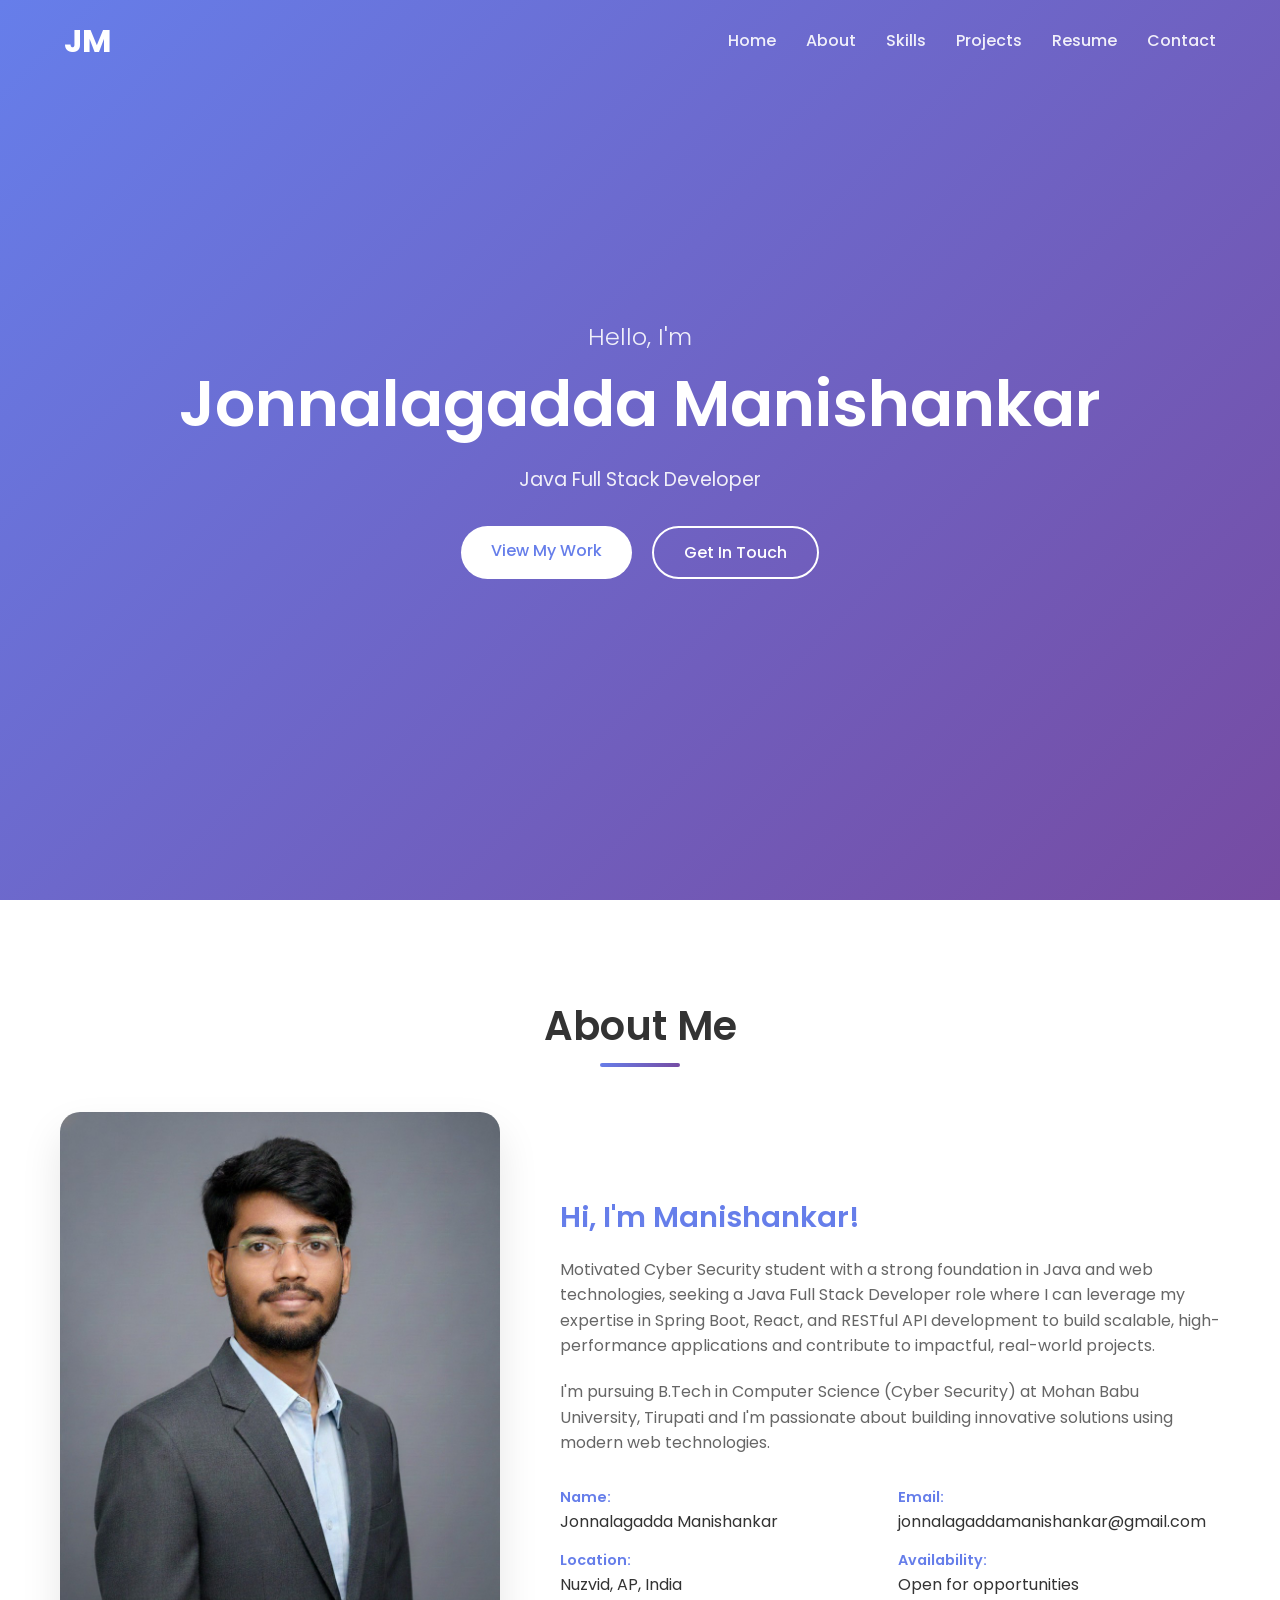
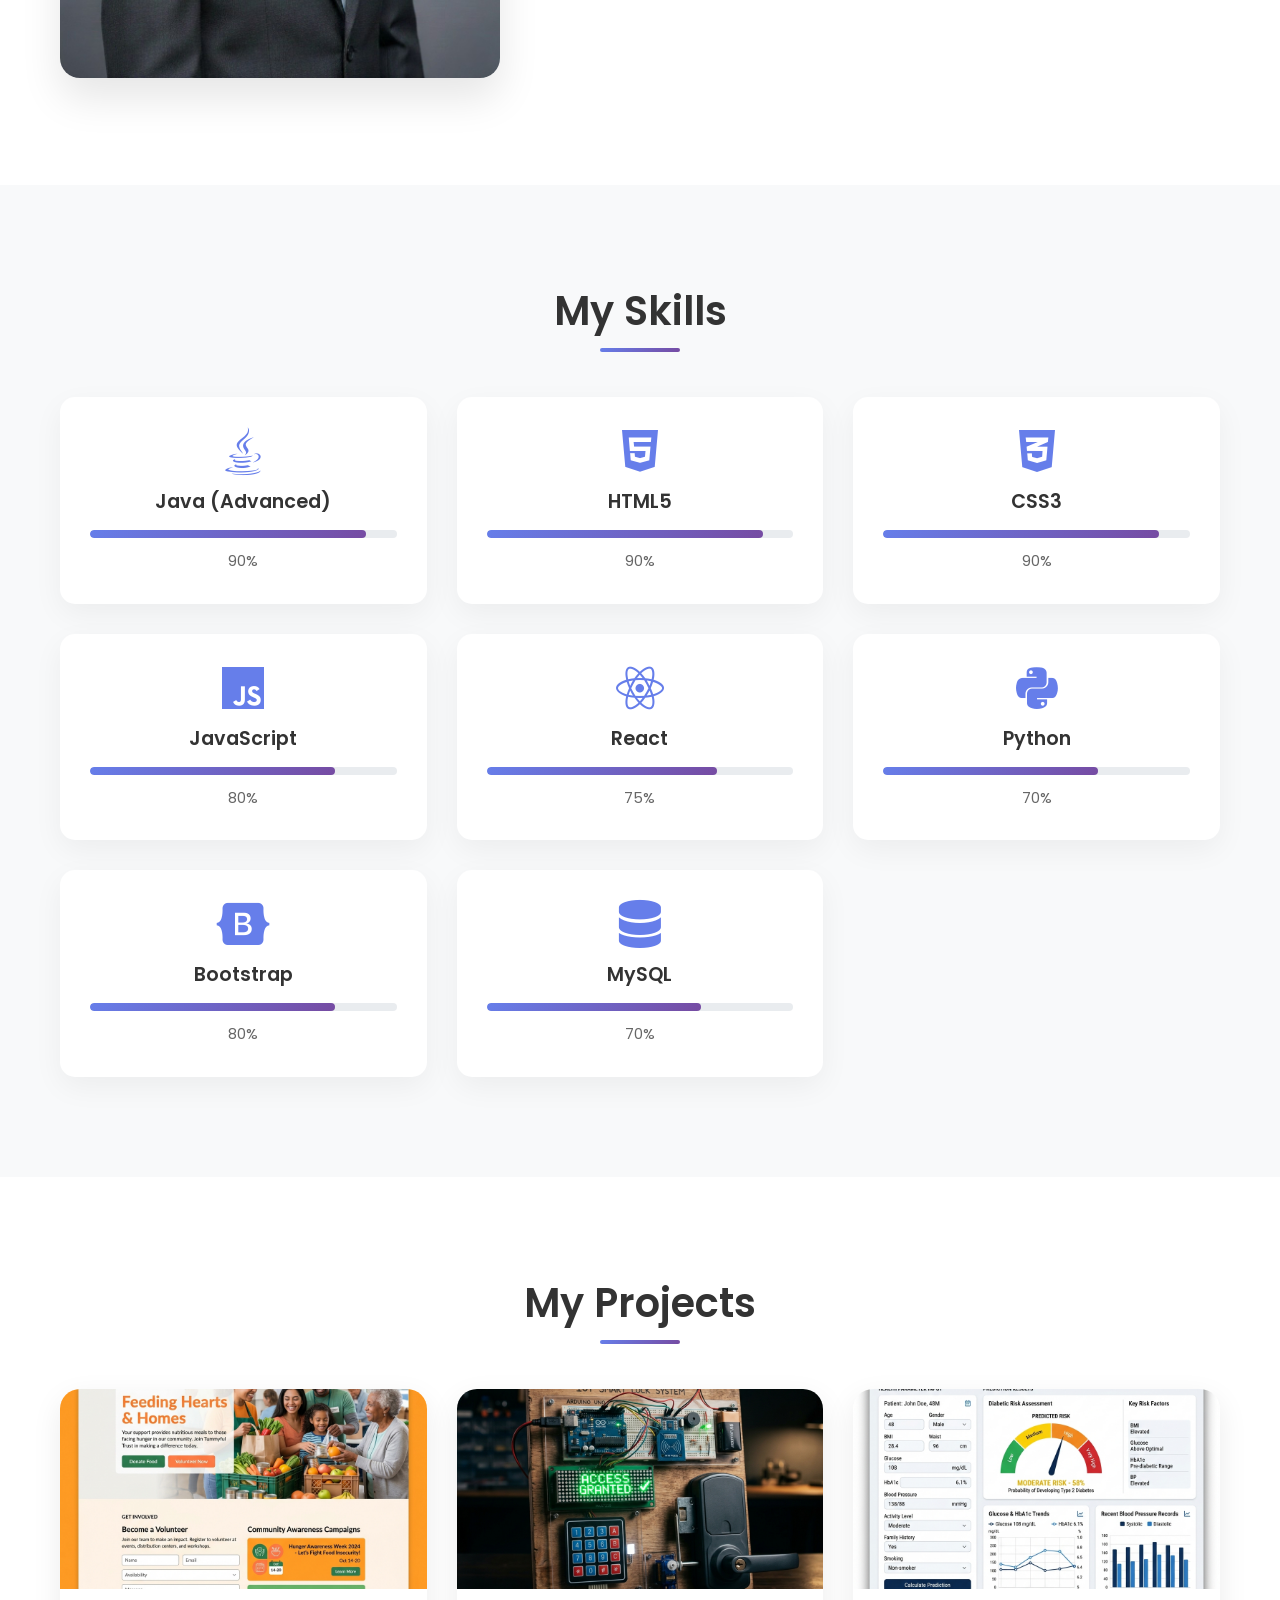
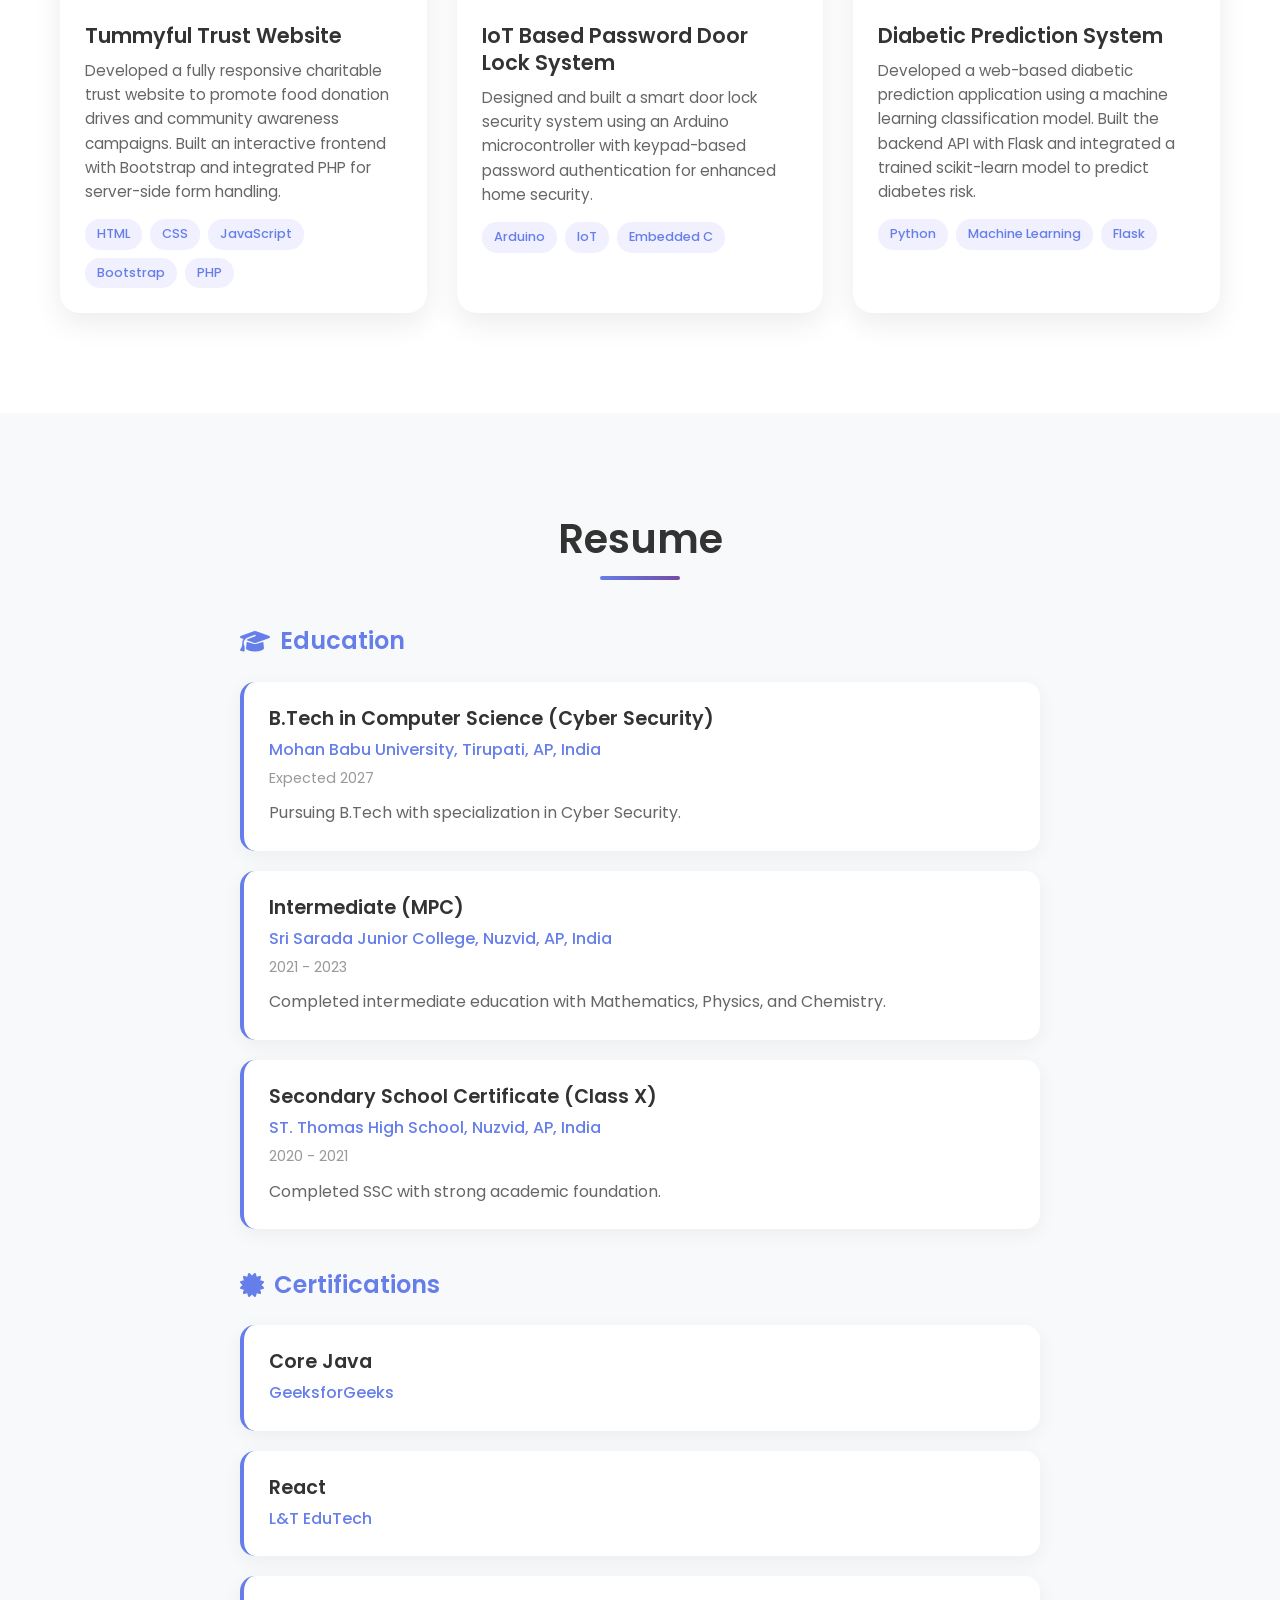
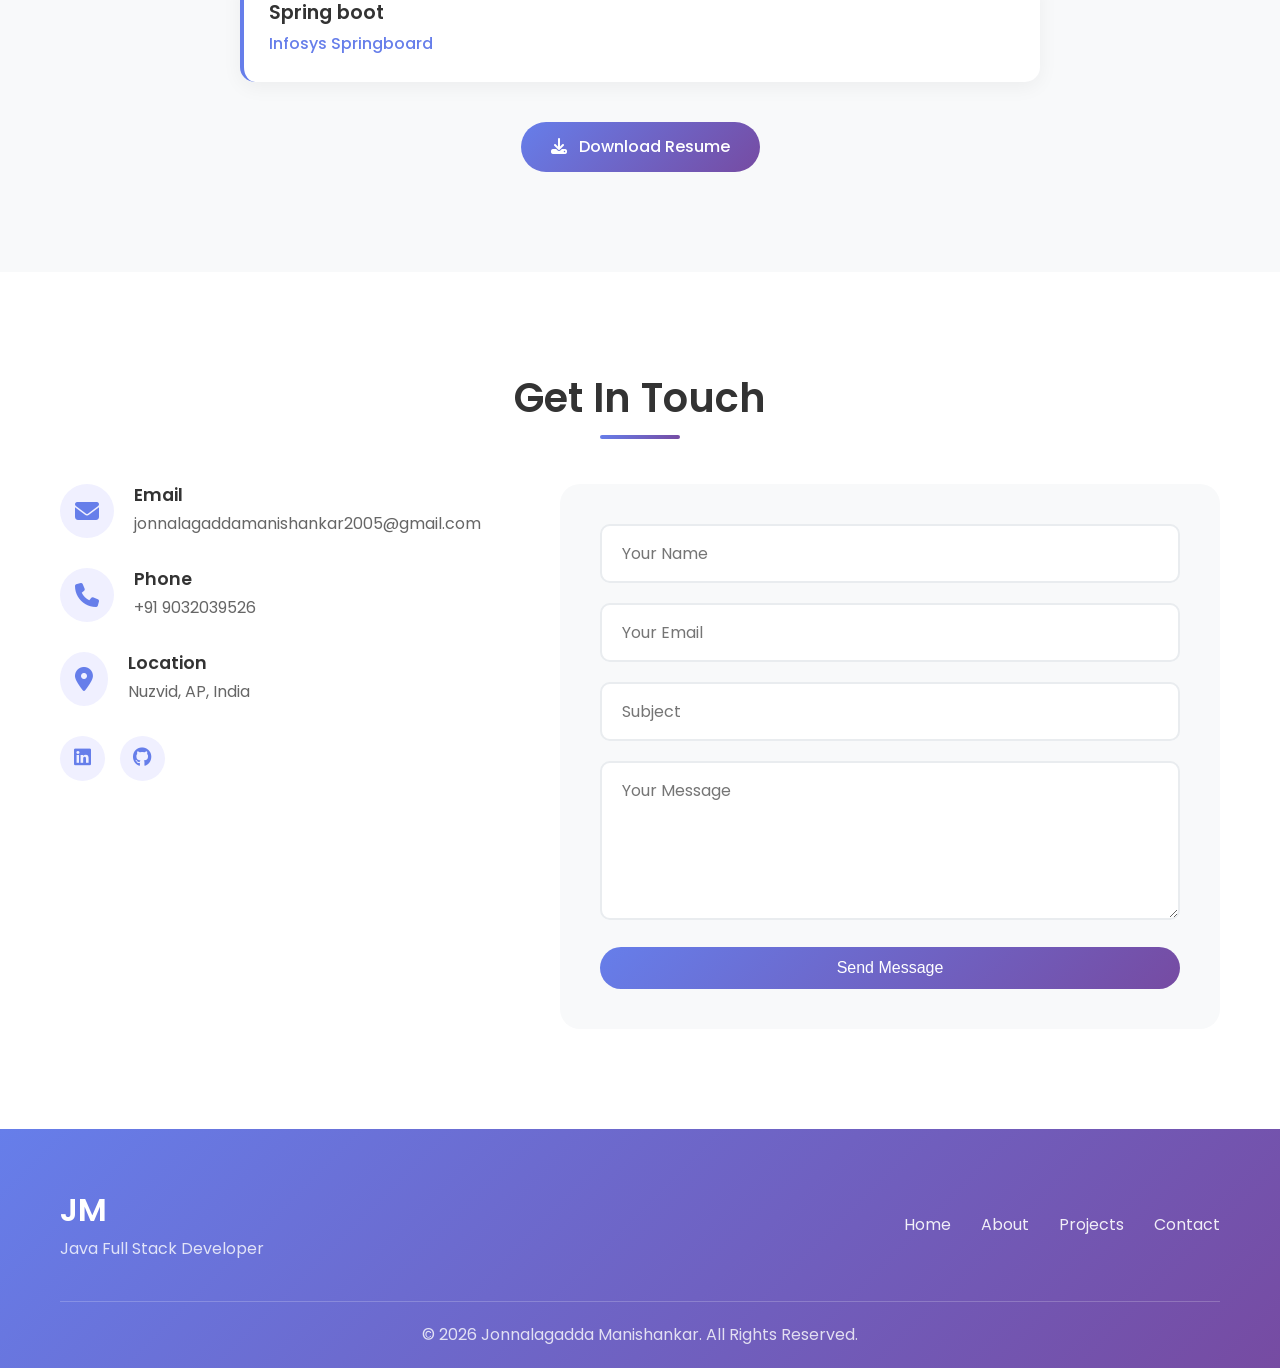
==== commit fb0b8c10: "Fix HTML encoding issues in index.html" ====
--- a/index.html
+++ b/index.html
@@ -2,6 +2,7 @@
 <html lang="en">
 <head>
     <meta charset="UTF-8">
+    <meta name="google-site-verification" content="EPhm6LQi4NuilBT_bPIooVeS-ByYGSuAhDLa6GmsNNg" />
     <meta name="viewport" content="width=device-width, initial-scale=1.0">
     <title>Jonnalagadda Manishankar | Portfolio</title>
     <link rel="stylesheet" href="portfolio-styles.css">
@@ -53,9 +54,11 @@
                 </div>
                 <div class="about-text">
                     <h3>Hi, I'm Manishankar!</h3>
+                    <div class="display:flex">
                     <p>Motivated Cyber Security student with a strong foundation in Java and web technologies, seeking a Java Full Stack Developer role where I can leverage my expertise in Spring Boot, React, and RESTful API development to build scalable, high-performance applications and contribute to impactful, real-world projects.</p>
                     <p>I'm pursuing B.Tech in Computer Science (Cyber Security) at Mohan Babu University, Tirupati and I'm passionate about building innovative solutions using modern web technologies.</p>
-                    <div class="about-info">
+                    </div>
+                        <div class="about-info">
                         <div class="info-item">
                             <span class="info-title">Name:</span>
                             <span>Jonnalagadda Manishankar</span>
@@ -66,7 +69,7 @@
                         </div>
                         <div class="info-item">
                             <span class="info-title">Location:</span>
-                            <span>Tirupati, AP, India</span>
+                            <span>Nuzvid, AP, India</span>
                         </div>
                         <div class="info-item">
                             <span class="info-title">Availability:</span>
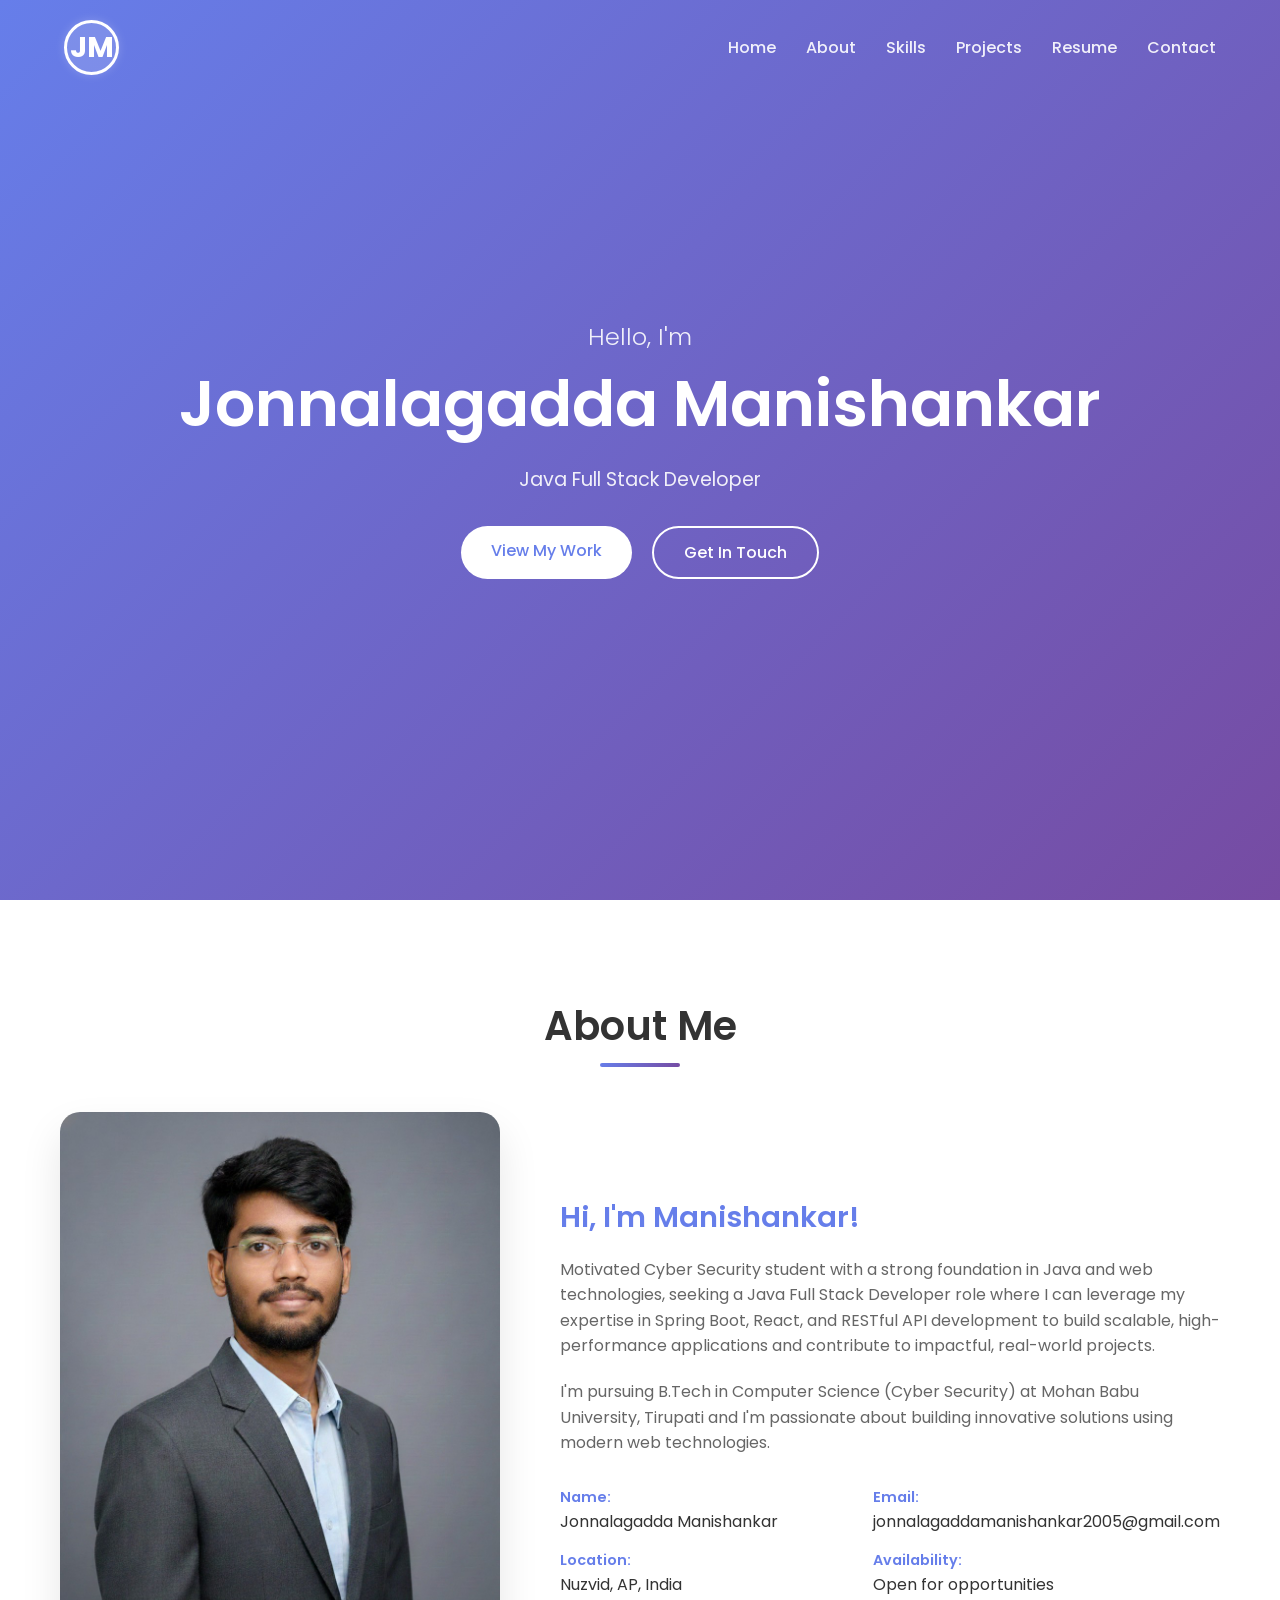
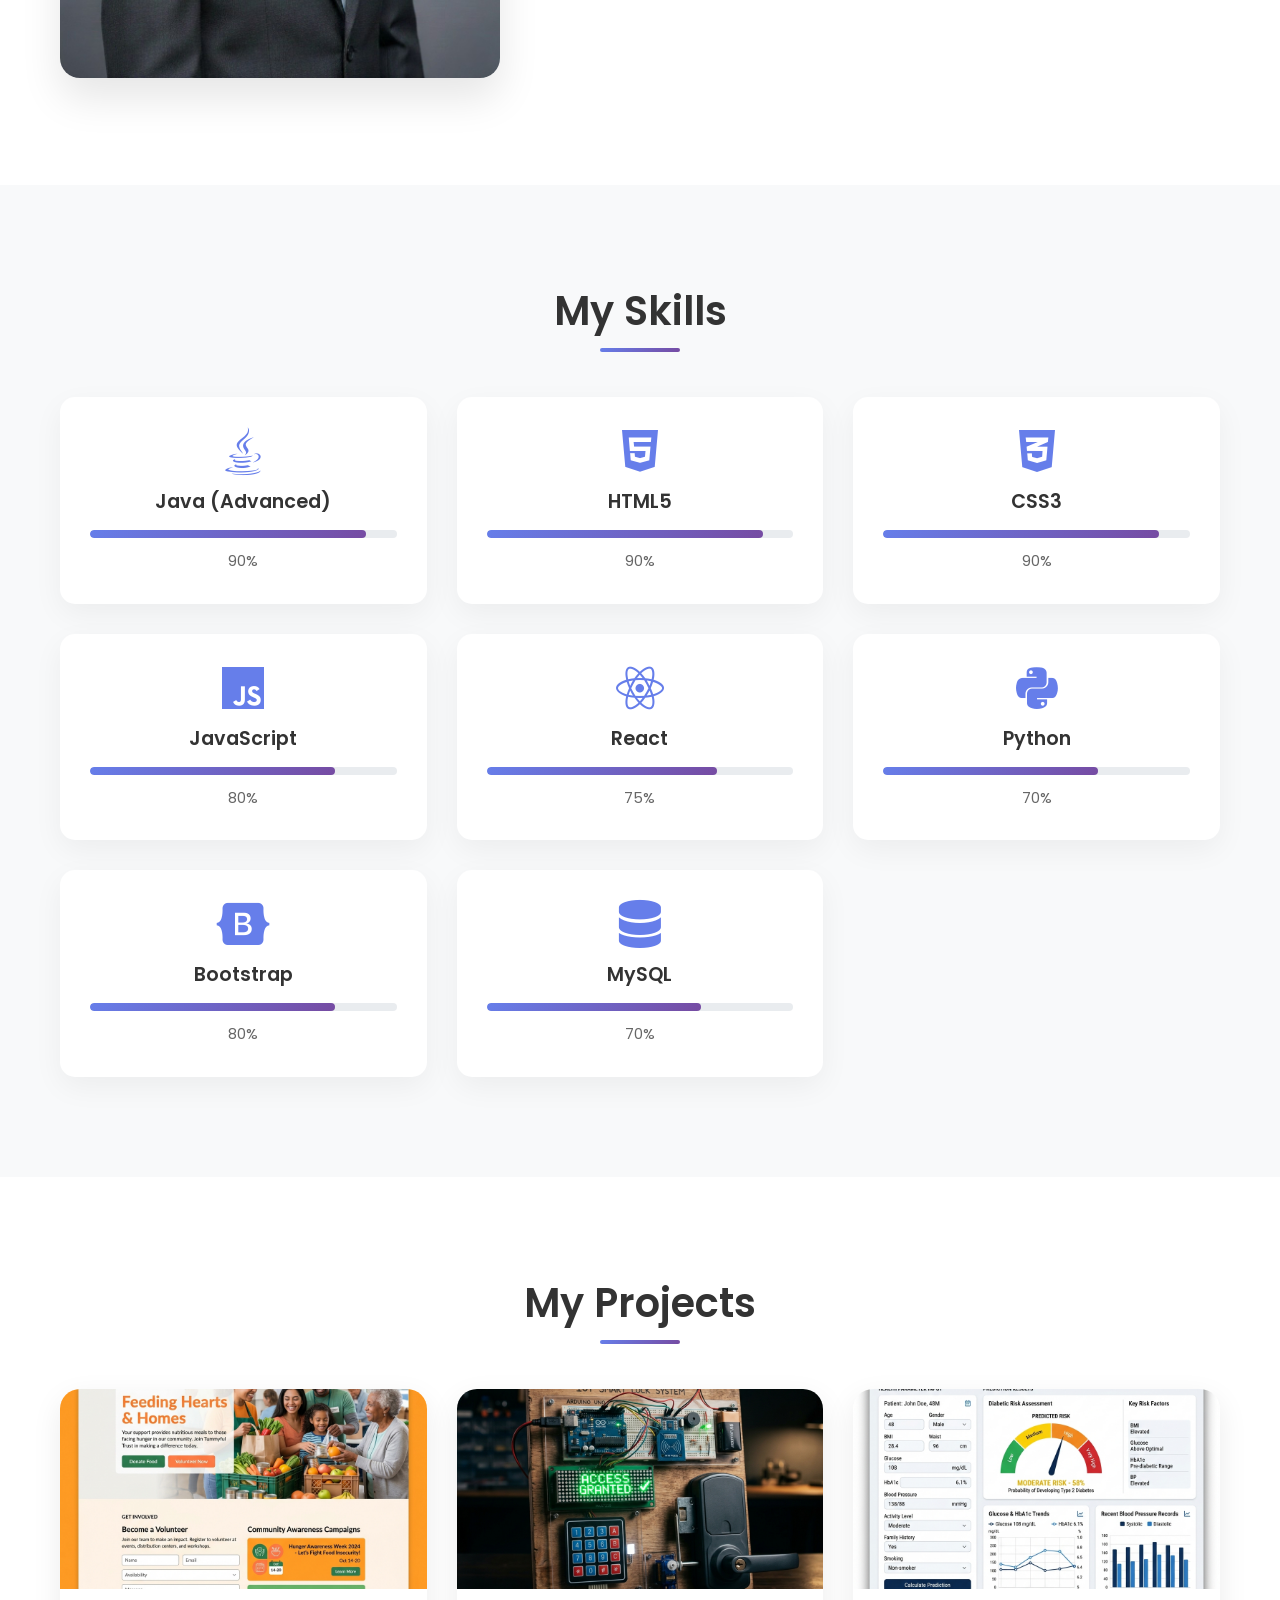
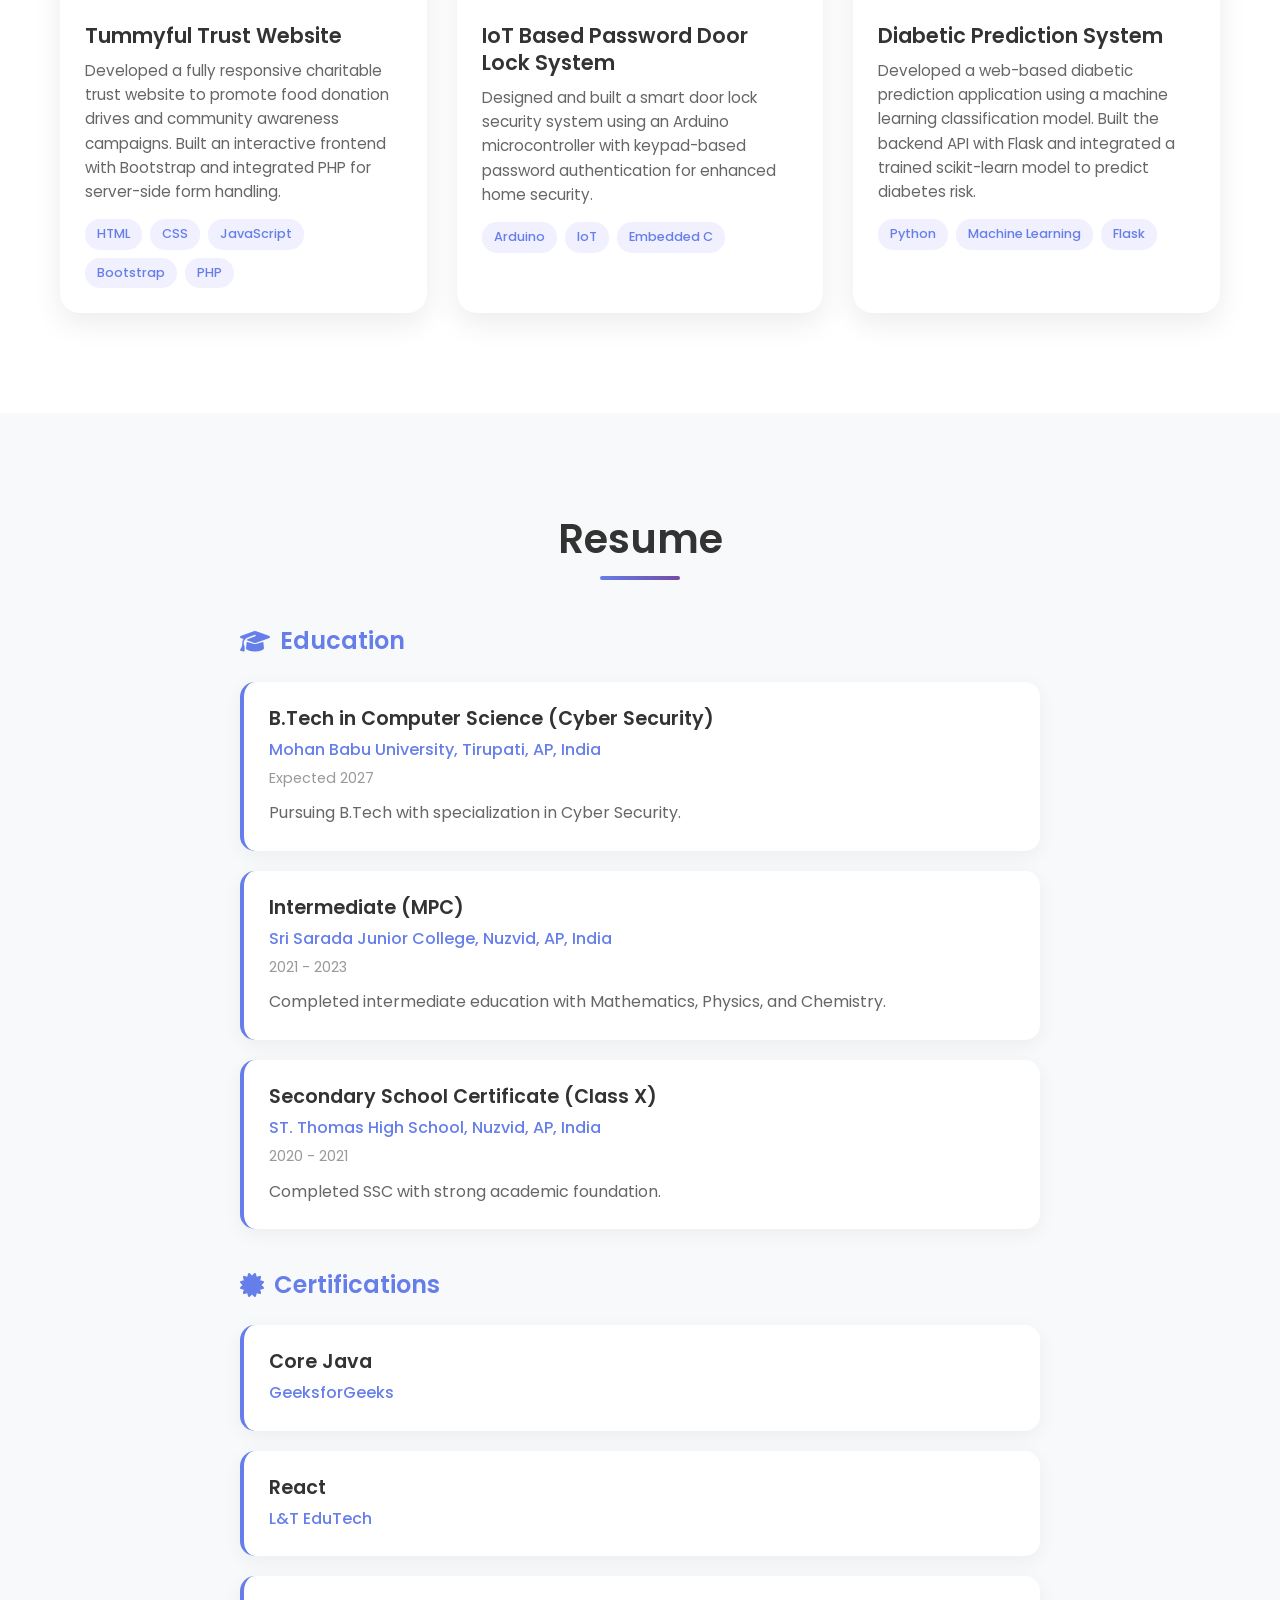
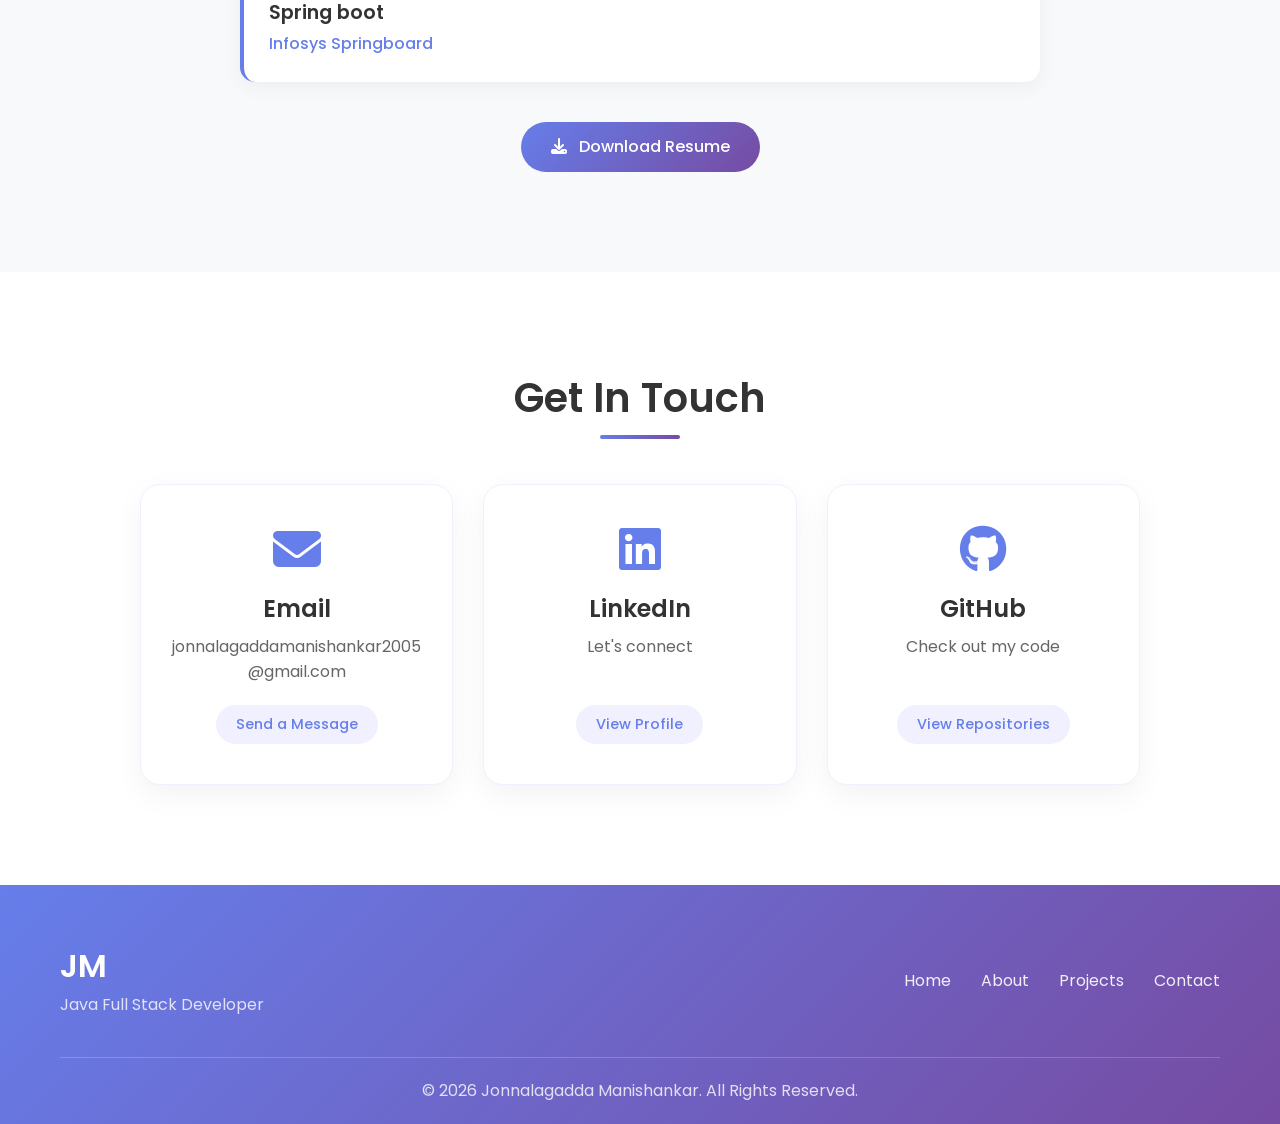
==== commit fc18ad03: "Update portfolio: redesigned contact section, added favicon, highlighted logo" ====
--- a/index.html
+++ b/index.html
@@ -1,14 +1,18 @@
 <!DOCTYPE html>
 <html lang="en">
+
 <head>
     <meta charset="UTF-8">
     <meta name="google-site-verification" content="EPhm6LQi4NuilBT_bPIooVeS-ByYGSuAhDLa6GmsNNg" />
     <meta name="viewport" content="width=device-width, initial-scale=1.0">
     <title>Jonnalagadda Manishankar | Portfolio</title>
+    <link rel="icon" type="image/svg+xml" href="favicon.svg">
     <link rel="stylesheet" href="portfolio-styles.css">
-    <link href="https://fonts.googleapis.com/css2?family=Poppins:wght@300;400;500;600;700&display=swap" rel="stylesheet">
+    <link href="https://fonts.googleapis.com/css2?family=Poppins:wght@300;400;500;600;700&display=swap"
+        rel="stylesheet">
     <link rel="stylesheet" href="https://cdnjs.cloudflare.com/ajax/libs/font-awesome/6.4.0/css/all.min.css">
 </head>
+
 <body>
     <!-- Header Section -->
     <header class="header">
@@ -30,7 +34,7 @@
                 <span></span>
             </div>
         </nav>
-        
+
         <div class="hero" id="home">
             <div class="hero-content">
                 <h2>Hello, I'm</h2>
@@ -54,18 +58,22 @@
                 </div>
                 <div class="about-text">
                     <h3>Hi, I'm Manishankar!</h3>
-                    <div class="display:flex">
-                    <p>Motivated Cyber Security student with a strong foundation in Java and web technologies, seeking a Java Full Stack Developer role where I can leverage my expertise in Spring Boot, React, and RESTful API development to build scalable, high-performance applications and contribute to impactful, real-world projects.</p>
-                    <p>I'm pursuing B.Tech in Computer Science (Cyber Security) at Mohan Babu University, Tirupati and I'm passionate about building innovative solutions using modern web technologies.</p>
-                    </div>
-                        <div class="about-info">
+                    <div class="display:flex, justify content:center, align-items:center">
+                        <p>Motivated Cyber Security student with a strong foundation in Java and web technologies,
+                            seeking a Java Full Stack Developer role where I can leverage my expertise in Spring Boot,
+                            React, and RESTful API development to build scalable, high-performance applications and
+                            contribute to impactful, real-world projects.</p>
+                        <p>I'm pursuing B.Tech in Computer Science (Cyber Security) at Mohan Babu University, Tirupati
+                            and I'm passionate about building innovative solutions using modern web technologies.</p>
+                    </div>
+                    <div class="about-info">
                         <div class="info-item">
                             <span class="info-title">Name:</span>
                             <span>Jonnalagadda Manishankar</span>
                         </div>
                         <div class="info-item">
                             <span class="info-title">Email:</span>
-                            <span>jonnalagaddamanishankar@gmail.com</span>
+                            <span>jonnalagaddamanishankar2005@gmail.com</span>
                         </div>
                         <div class="info-item">
                             <span class="info-title">Location:</span>
@@ -168,7 +176,9 @@
                     </div>
                     <div class="project-info">
                         <h3>Tummyful Trust Website</h3>
-                        <p>Developed a fully responsive charitable trust website to promote food donation drives and community awareness campaigns. Built an interactive frontend with Bootstrap and integrated PHP for server-side form handling.</p>
+                        <p>Developed a fully responsive charitable trust website to promote food donation drives and
+                            community awareness campaigns. Built an interactive frontend with Bootstrap and integrated
+                            PHP for server-side form handling.</p>
                         <div class="project-tags">
                             <span>HTML</span>
                             <span>CSS</span>
@@ -187,7 +197,8 @@
                     </div>
                     <div class="project-info">
                         <h3>IoT Based Password Door Lock System</h3>
-                        <p>Designed and built a smart door lock security system using an Arduino microcontroller with keypad-based password authentication for enhanced home security.</p>
+                        <p>Designed and built a smart door lock security system using an Arduino microcontroller with
+                            keypad-based password authentication for enhanced home security.</p>
                         <div class="project-tags">
                             <span>Arduino</span>
                             <span>IoT</span>
@@ -204,7 +215,9 @@
                     </div>
                     <div class="project-info">
                         <h3>Diabetic Prediction System</h3>
-                        <p>Developed a web-based diabetic prediction application using a machine learning classification model. Built the backend API with Flask and integrated a trained scikit-learn model to predict diabetes risk.</p>
+                        <p>Developed a web-based diabetic prediction application using a machine learning classification
+                            model. Built the backend API with Flask and integrated a trained scikit-learn model to
+                            predict diabetes risk.</p>
                         <div class="project-tags">
                             <span>Python</span>
                             <span>Machine Learning</span>
@@ -270,49 +283,27 @@
     <section class="contact" id="contact">
         <div class="container">
             <h2 class="section-title">Get In Touch</h2>
-            <div class="contact-content">
-                <div class="contact-info">
-                    <div class="contact-item">
-                        <i class="fas fa-envelope"></i>
-                        <div>
-                            <h4>Email</h4>
-                            <p>jonnalagaddamanishankar2005@gmail.com</p>
-                        </div>
-                    </div>
-                    <div class="contact-item">
-                        <i class="fas fa-phone"></i>
-                        <div>
-                            <h4>Phone</h4>
-                            <p>+91 9032039526</p>
-                        </div>
-                    </div>
-                    <div class="contact-item">
-                        <i class="fas fa-map-marker-alt"></i>
-                        <div>
-                            <h4>Location</h4>
-                            <p>Nuzvid, AP, India</p>
-                        </div>
-                    </div>
-                    <div class="social-links">
-                        <a href="#" aria-label="LinkedIn"><i class="fab fa-linkedin"></i></a>
-                        <a href="#" aria-label="GitHub"><i class="fab fa-github"></i></a>
-                    </div>
-                </div>
-                <form class="contact-form">
-                    <div class="form-group">
-                        <input type="text" placeholder="Your Name" required>
-                    </div>
-                    <div class="form-group">
-                        <input type="email" placeholder="Your Email" required>
-                    </div>
-                    <div class="form-group">
-                        <input type="text" placeholder="Subject">
-                    </div>
-                    <div class="form-group">
-                        <textarea placeholder="Your Message" rows="5" required></textarea>
-                    </div>
-                    <button type="submit" class="btn btn-primary">Send Message</button>
-                </form>
+            <div class="contact-cards">
+                <a href="https://mail.google.com/mail/?view=cm&fs=1&to=jonnalagaddamanishankar2005@gmail.com" target="_blank" class="contact-card">
+                    <i class="fas fa-envelope"></i>
+                    <h4>Email</h4>
+                    <p>jonnalagaddamanishankar2005@gmail.com</p>
+                    <span class="click-text">Send a Message</span>
+                </a>
+                
+                <a href="https://www.linkedin.com/in/manishankar-jonnalagadda" target="_blank" class="contact-card">
+                    <i class="fab fa-linkedin"></i>
+                    <h4>LinkedIn</h4>
+                    <p>Let's connect</p>
+                    <span class="click-text">View Profile</span>
+                </a>
+                
+                <a href="https://github.com/Manishankar2210" target="_blank" class="contact-card">
+                    <i class="fab fa-github"></i>
+                    <h4>GitHub</h4>
+                    <p>Check out my code</p>
+                    <span class="click-text">View Repositories</span>
+                </a>
             </div>
         </div>
     </section>
@@ -340,4 +331,5 @@
 
     <script src="portfolio-script.js"></script>
 </body>
-</html>
+
+</html>
--- a/portfolio-styles.css
+++ b/portfolio-styles.css
@@ -120,8 +120,24 @@
 
 .logo h1 {
     color: white;
-    font-size: 2rem;
+    font-size: 1.8rem;
     font-weight: 700;
+    border: 3px solid white;
+    border-radius: 50%;
+    width: 55px;
+    height: 55px;
+    display: flex;
+    align-items: center;
+    justify-content: center;
+    background: rgba(255, 255, 255, 0.15);
+    box-shadow: 0 0 10px rgba(255, 255, 255, 0.2);
+    cursor: pointer;
+    transition: transform 0.3s ease, box-shadow 0.3s ease;
+}
+
+.logo h1:hover {
+    transform: scale(1.05);
+    box-shadow: 0 0 15px rgba(255, 255, 255, 0.4);
 }
 
 .nav-links {
@@ -496,91 +512,66 @@
     background: white;
 }
 
-.contact-content {
+.contact-cards {
     display: grid;
-    grid-template-columns: 1fr 1.5fr;
-    gap: 60px;
-}
-
-.contact-item {
-    display: flex;
-    align-items: flex-start;
-    gap: 20px;
-    margin-bottom: 30px;
-}
-
-.contact-item i {
-    font-size: 1.5rem;
-    color: #667eea;
-    background: #f0f0ff;
-    padding: 15px;
-    border-radius: 50%;
-}
-
-.contact-item h4 {
-    font-size: 1.1rem;
-    margin-bottom: 5px;
-}
-
-.contact-item p {
-    color: #666;
-}
-
-.social-links {
-    display: flex;
-    gap: 15px;
-    margin-top: 30px;
-}
-
-.social-links a {
-    width: 45px;
-    height: 45px;
-    background: #f0f0ff;
-    border-radius: 50%;
-    display: flex;
+    grid-template-columns: repeat(auto-fit, minmax(300px, 1fr));
+    gap: 30px;
+    max-width: 1000px;
+    margin: 0 auto;
+}
+
+.contact-card {
+    background: white;
+    padding: 40px 30px;
+    border-radius: 20px;
+    text-align: center;
+    box-shadow: 0 10px 30px rgba(0, 0, 0, 0.05);
+    transition: transform 0.3s ease, box-shadow 0.3s ease;
+    display: flex;
+    flex-direction: column;
     align-items: center;
     justify-content: center;
-    color: #667eea;
-    font-size: 1.2rem;
-    transition: all 0.3s ease;
-}
-
-.social-links a:hover {
+    border: 1px solid #f0f0ff;
+}
+
+.contact-card:hover {
+    transform: translateY(-10px);
+    box-shadow: 0 20px 40px rgba(0, 0, 0, 0.1);
+    border-color: #667eea;
+}
+
+.contact-card i {
+    font-size: 3rem;
+    color: #667eea;
+    margin-bottom: 20px;
+}
+
+.contact-card h4 {
+    font-size: 1.5rem;
+    margin-bottom: 10px;
+    color: #333;
+}
+
+.contact-card p {
+    color: #666;
+    margin-bottom: 20px;
+    word-break: break-all;
+}
+
+.contact-card .click-text {
+    font-weight: 500;
+    color: #667eea;
+    background: #f0f0ff;
+    padding: 8px 20px;
+    border-radius: 20px;
+    font-size: 0.9rem;
+    transition: background 0.3s ease, color 0.3s ease;
+    margin-top: auto;
+}
+
+.contact-card:hover .click-text {
     background: #667eea;
     color: white;
-    transform: translateY(-5px);
-}
-
-/* Contact Form */
-.contact-form {
-    background: #f8f9fa;
-    padding: 40px;
-    border-radius: 20px;
-}
-
-.form-group {
-    margin-bottom: 20px;
-}
-
-.form-group input,
-.form-group textarea {
-    width: 100%;
-    padding: 15px 20px;
-    border: 2px solid #e9ecef;
-    border-radius: 10px;
-    font-family: inherit;
-    font-size: 1rem;
-    transition: border-color 0.3s ease;
-}
-
-.form-group input:focus,
-.form-group textarea:focus {
-    outline: none;
-    border-color: #667eea;
-}
-
-.contact-form .btn {
-    width: 100%;
 }
 
 /* Footer */
@@ -641,8 +632,7 @@
 
 /* Responsive Design */
 @media (max-width: 992px) {
-    .about-content,
-    .contact-content {
+    .about-content {
         grid-template-columns: 1fr;
     }
 
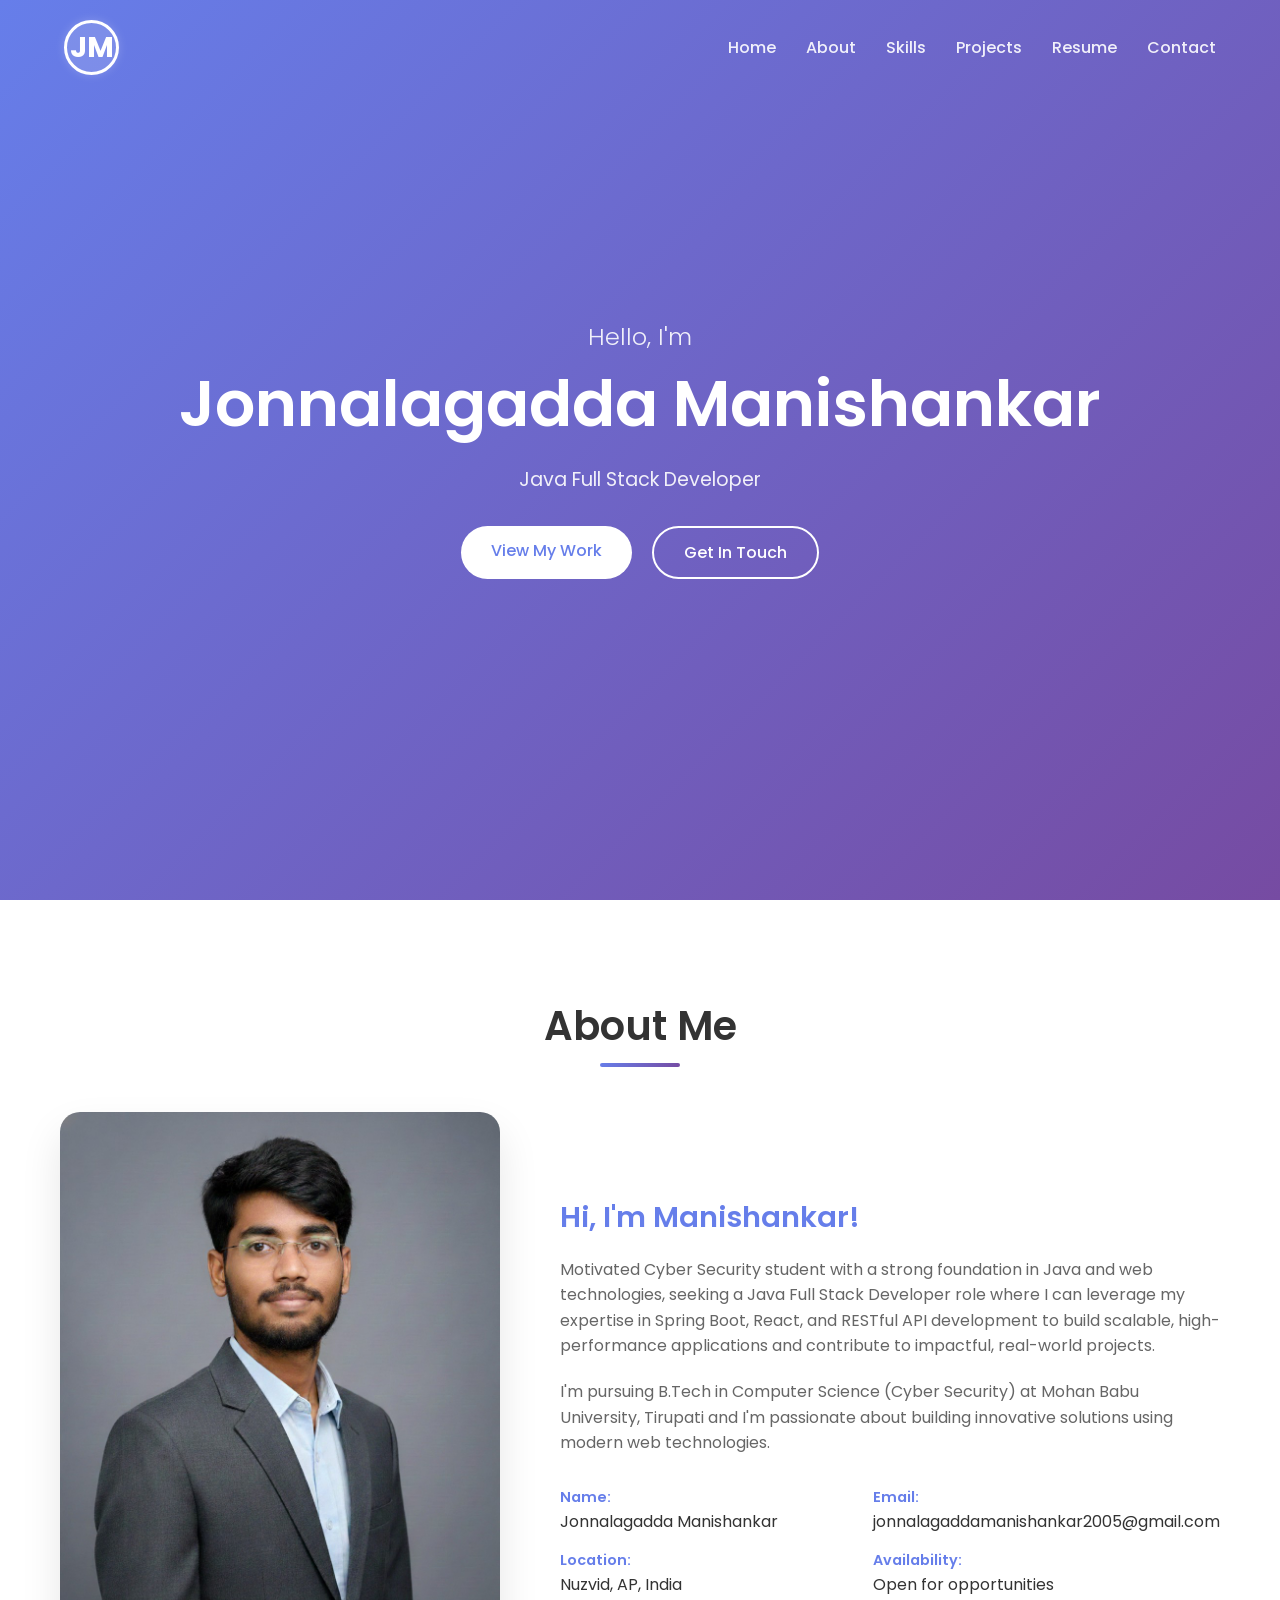
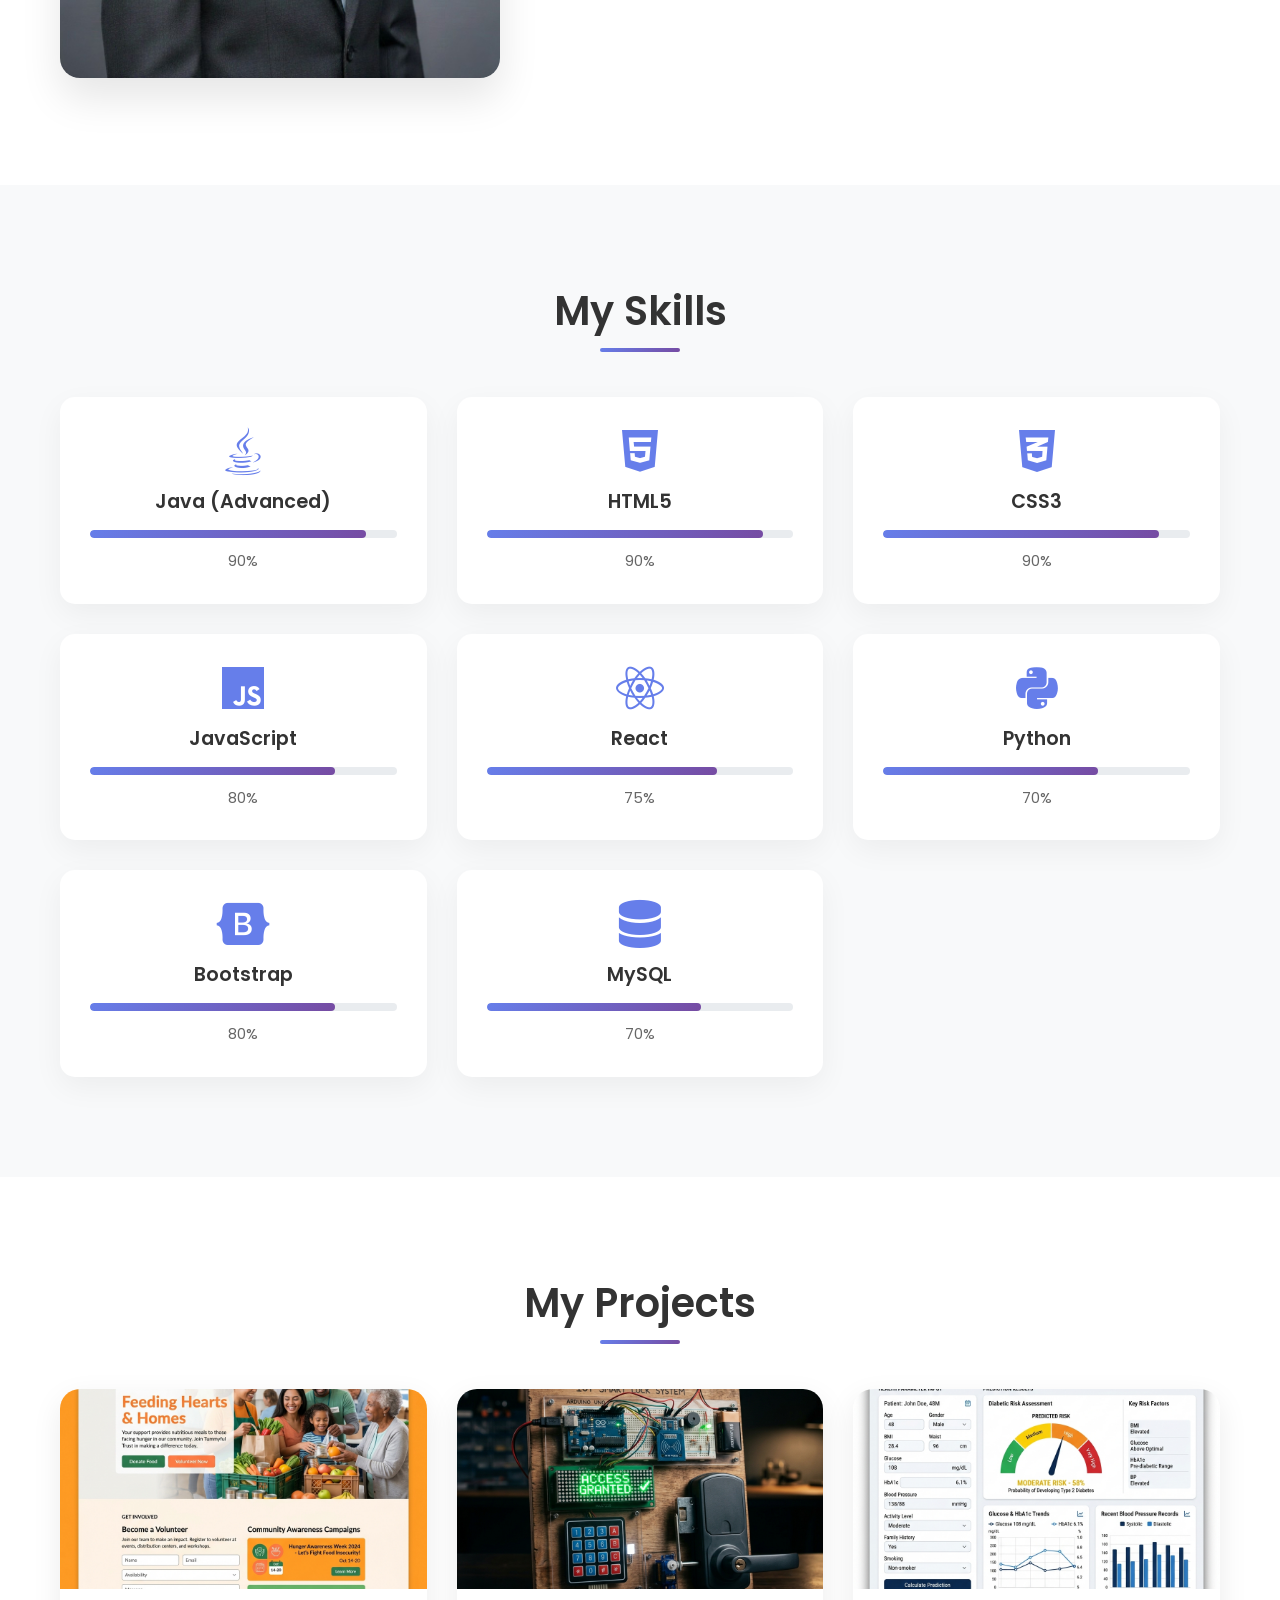
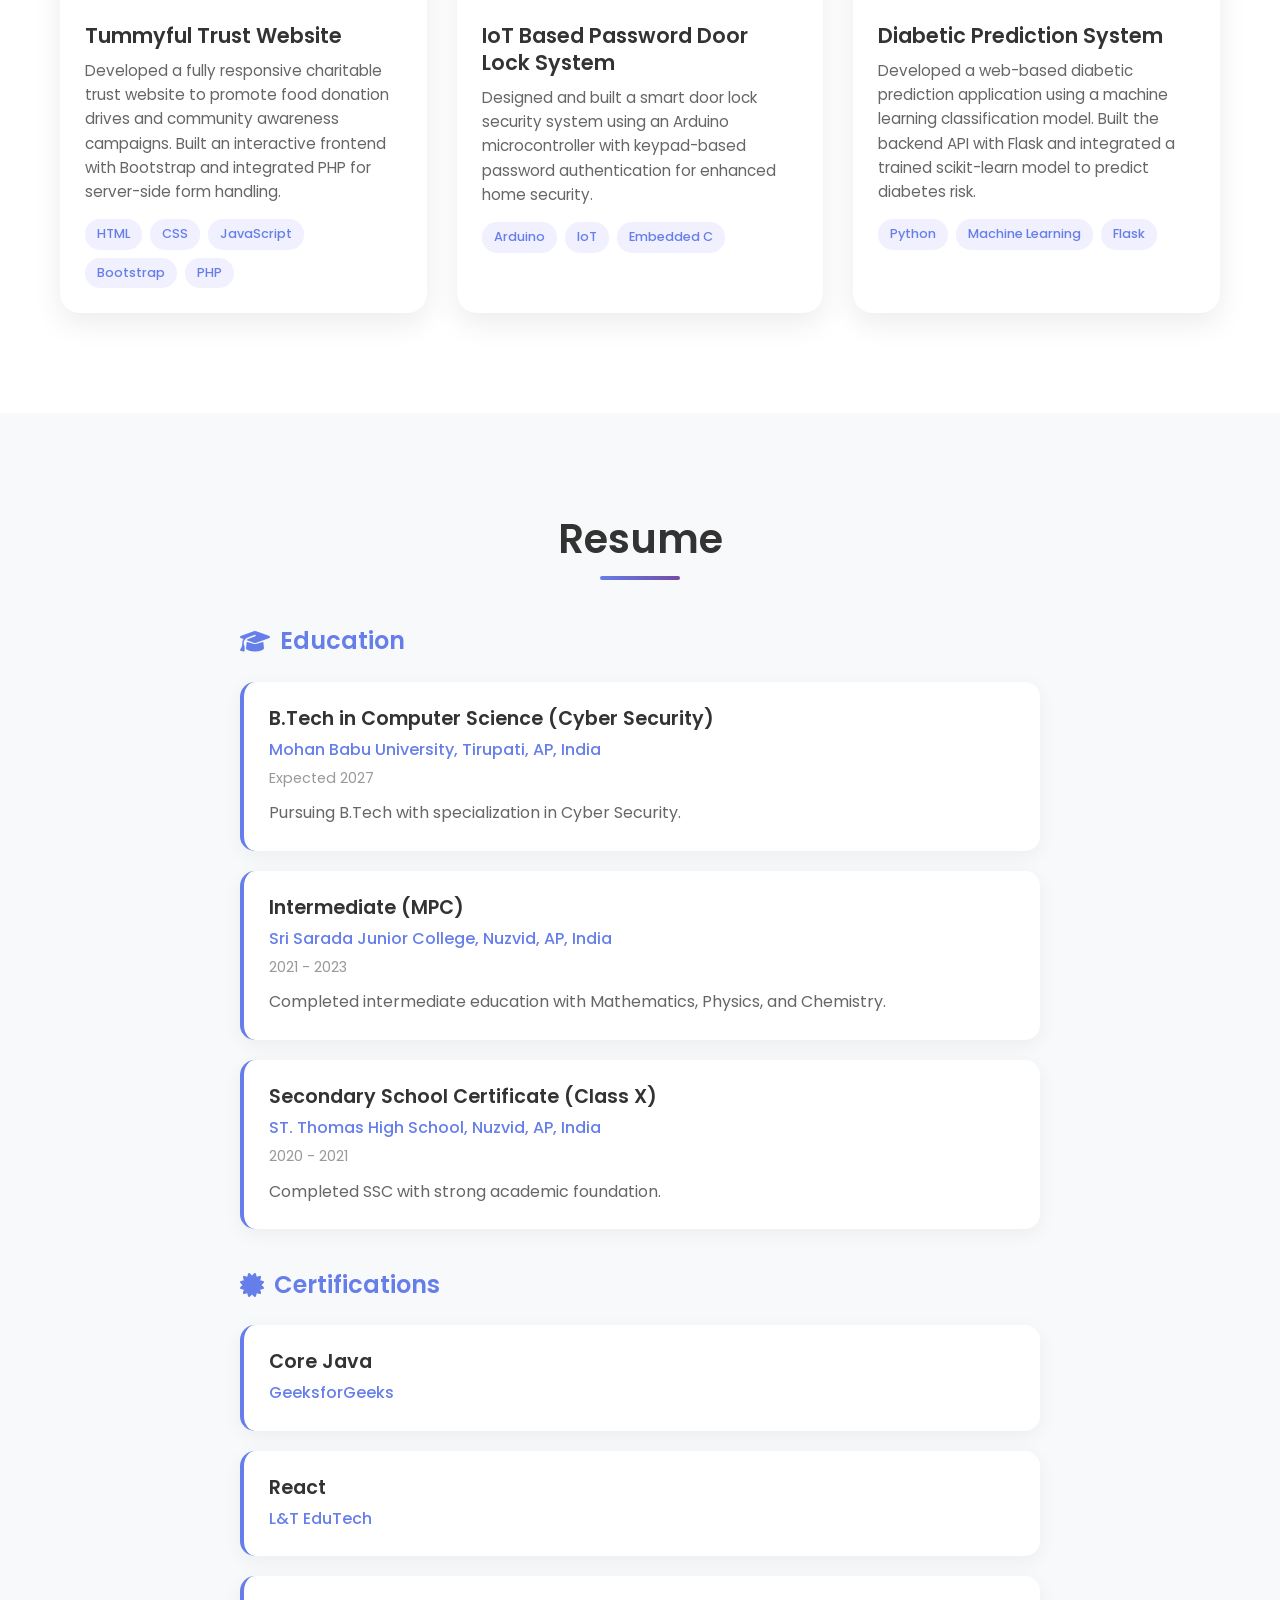
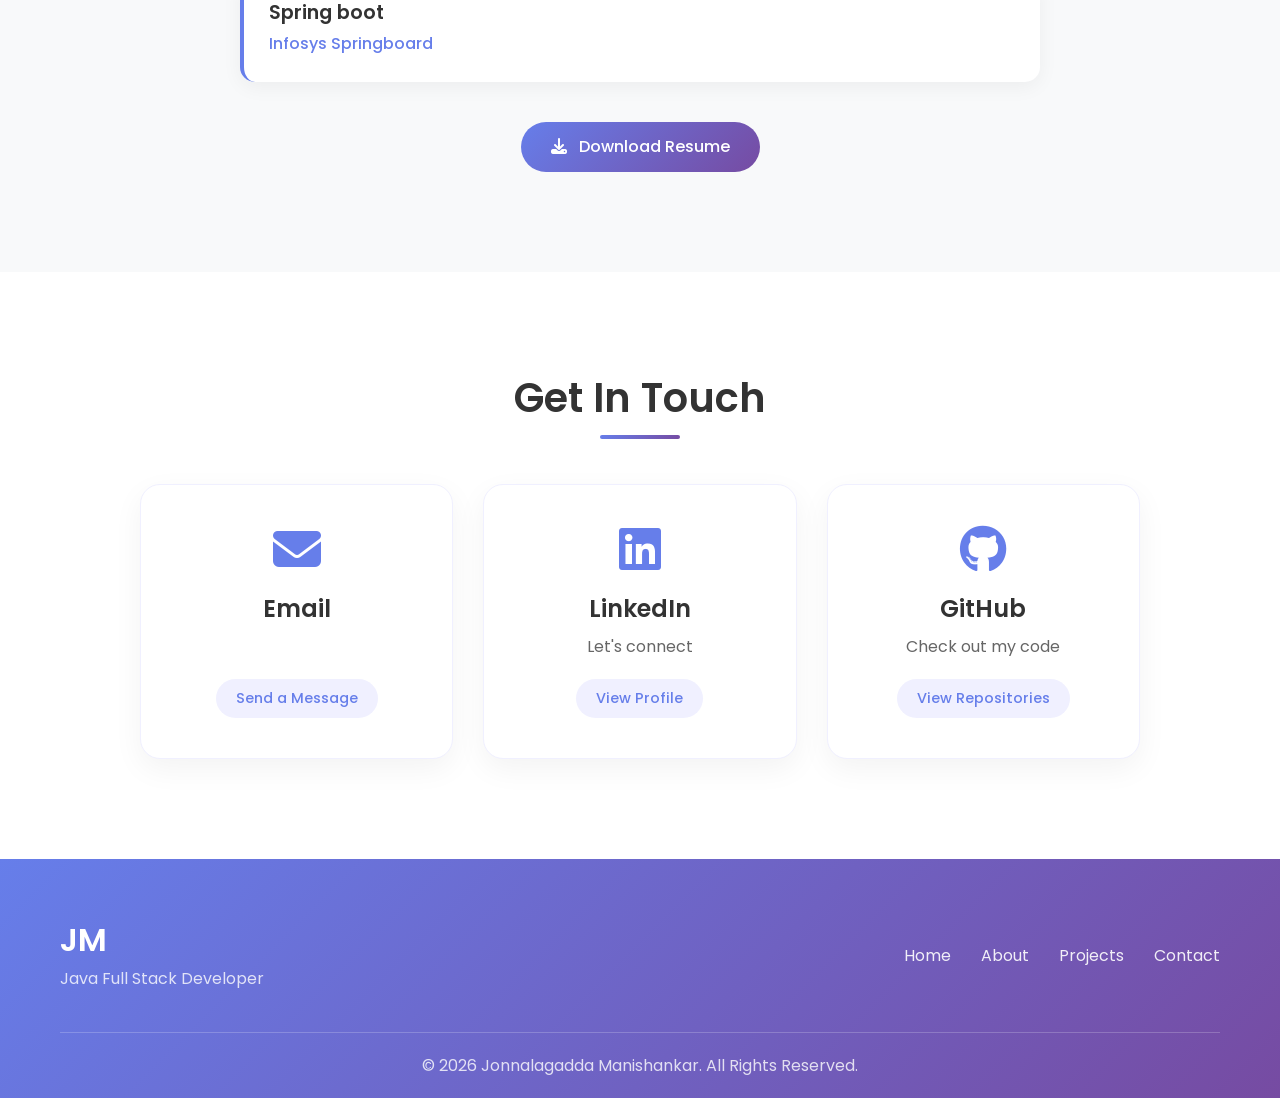
==== commit 78240312: "Update index.html" ====
--- a/index.html
+++ b/index.html
@@ -287,7 +287,6 @@
                 <a href="https://mail.google.com/mail/?view=cm&fs=1&to=jonnalagaddamanishankar2005@gmail.com" target="_blank" class="contact-card">
                     <i class="fas fa-envelope"></i>
                     <h4>Email</h4>
-                    <p>jonnalagaddamanishankar2005@gmail.com</p>
                     <span class="click-text">Send a Message</span>
                 </a>
                 
@@ -332,4 +331,4 @@
     <script src="portfolio-script.js"></script>
 </body>
 
-</html>+</html>
